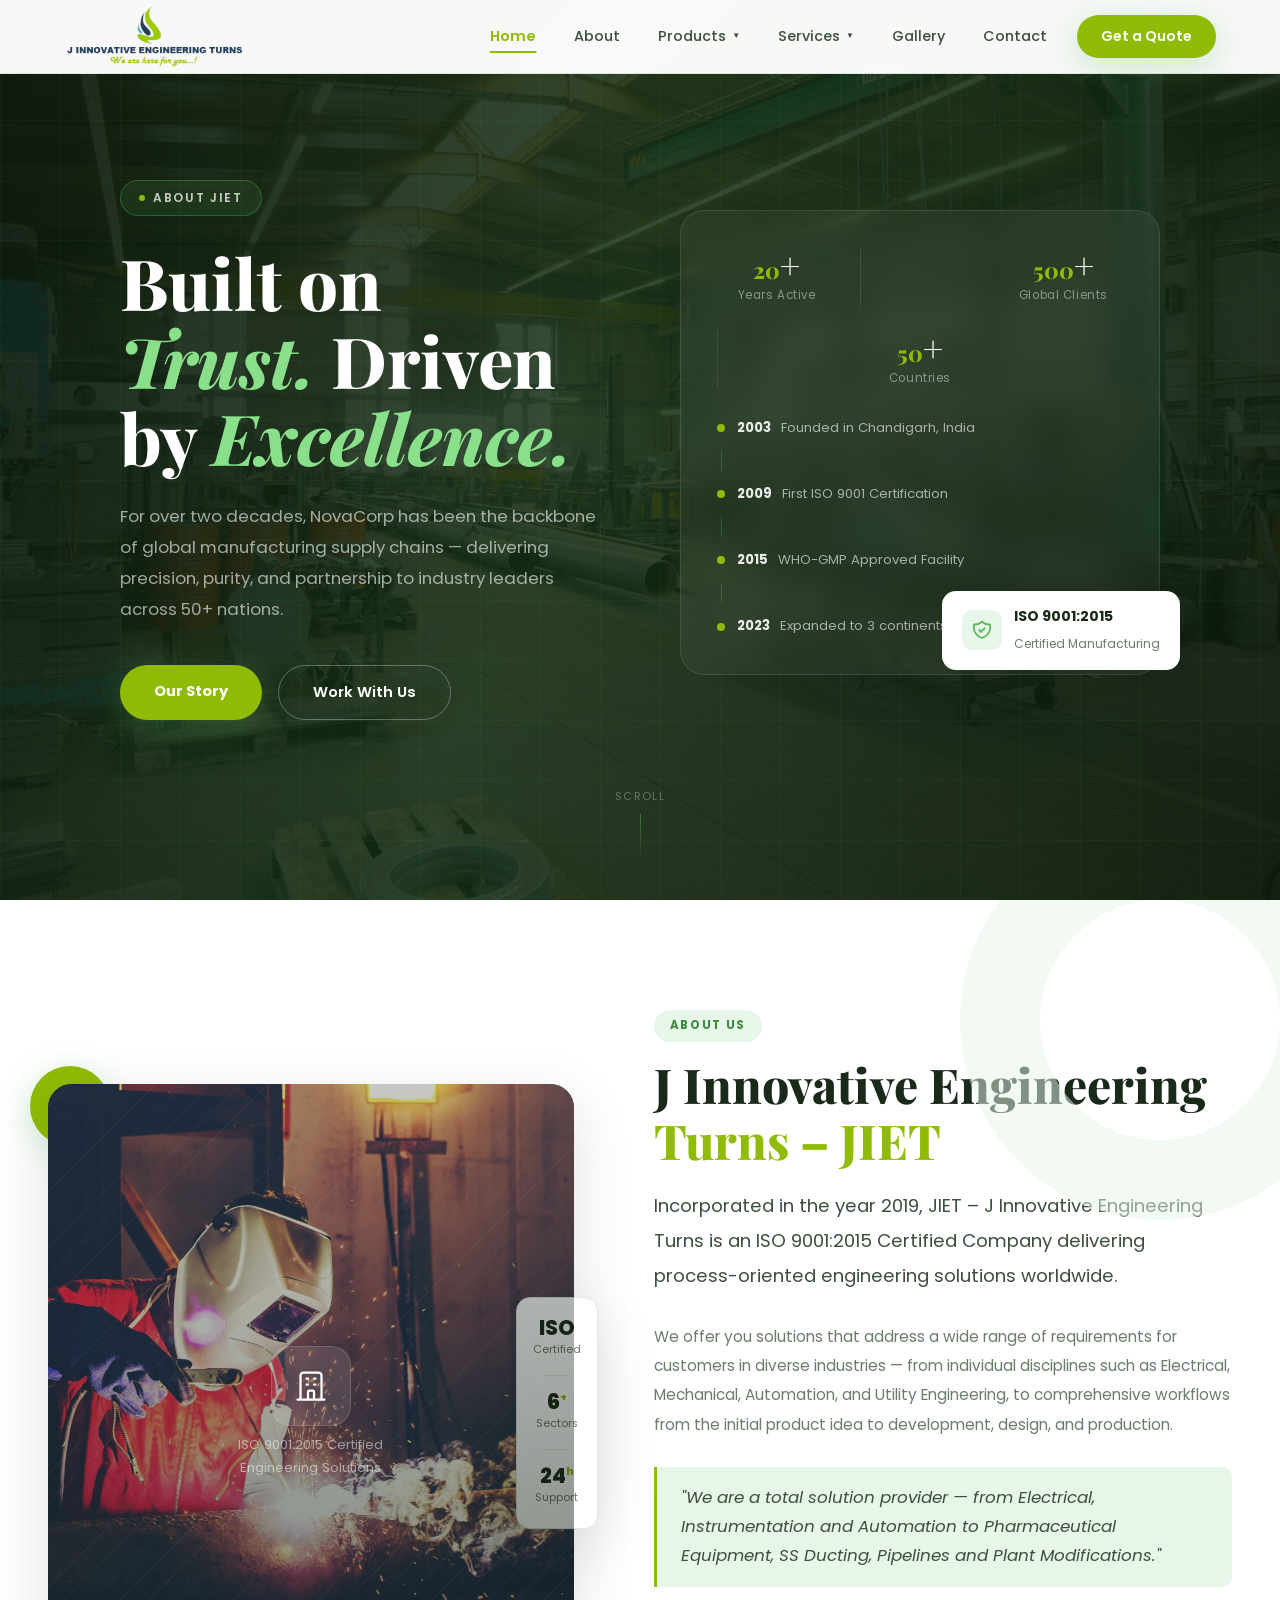
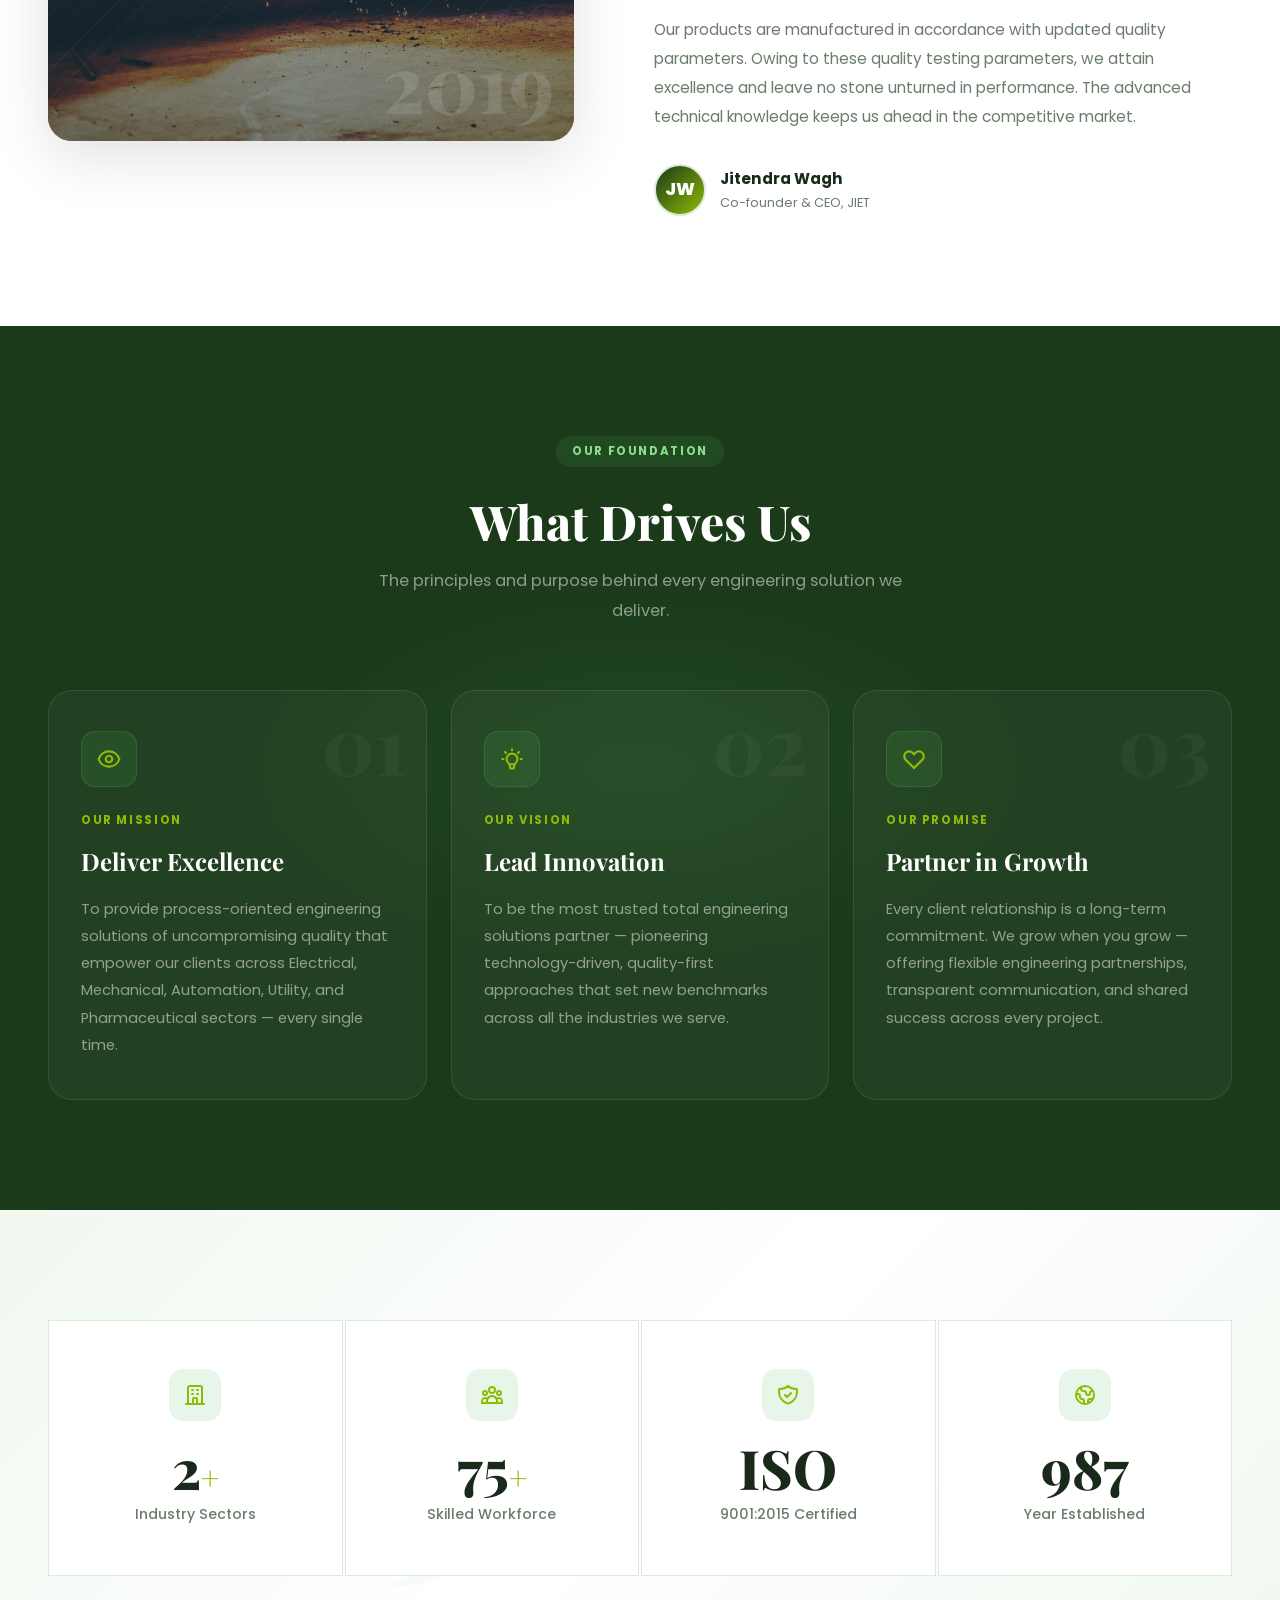
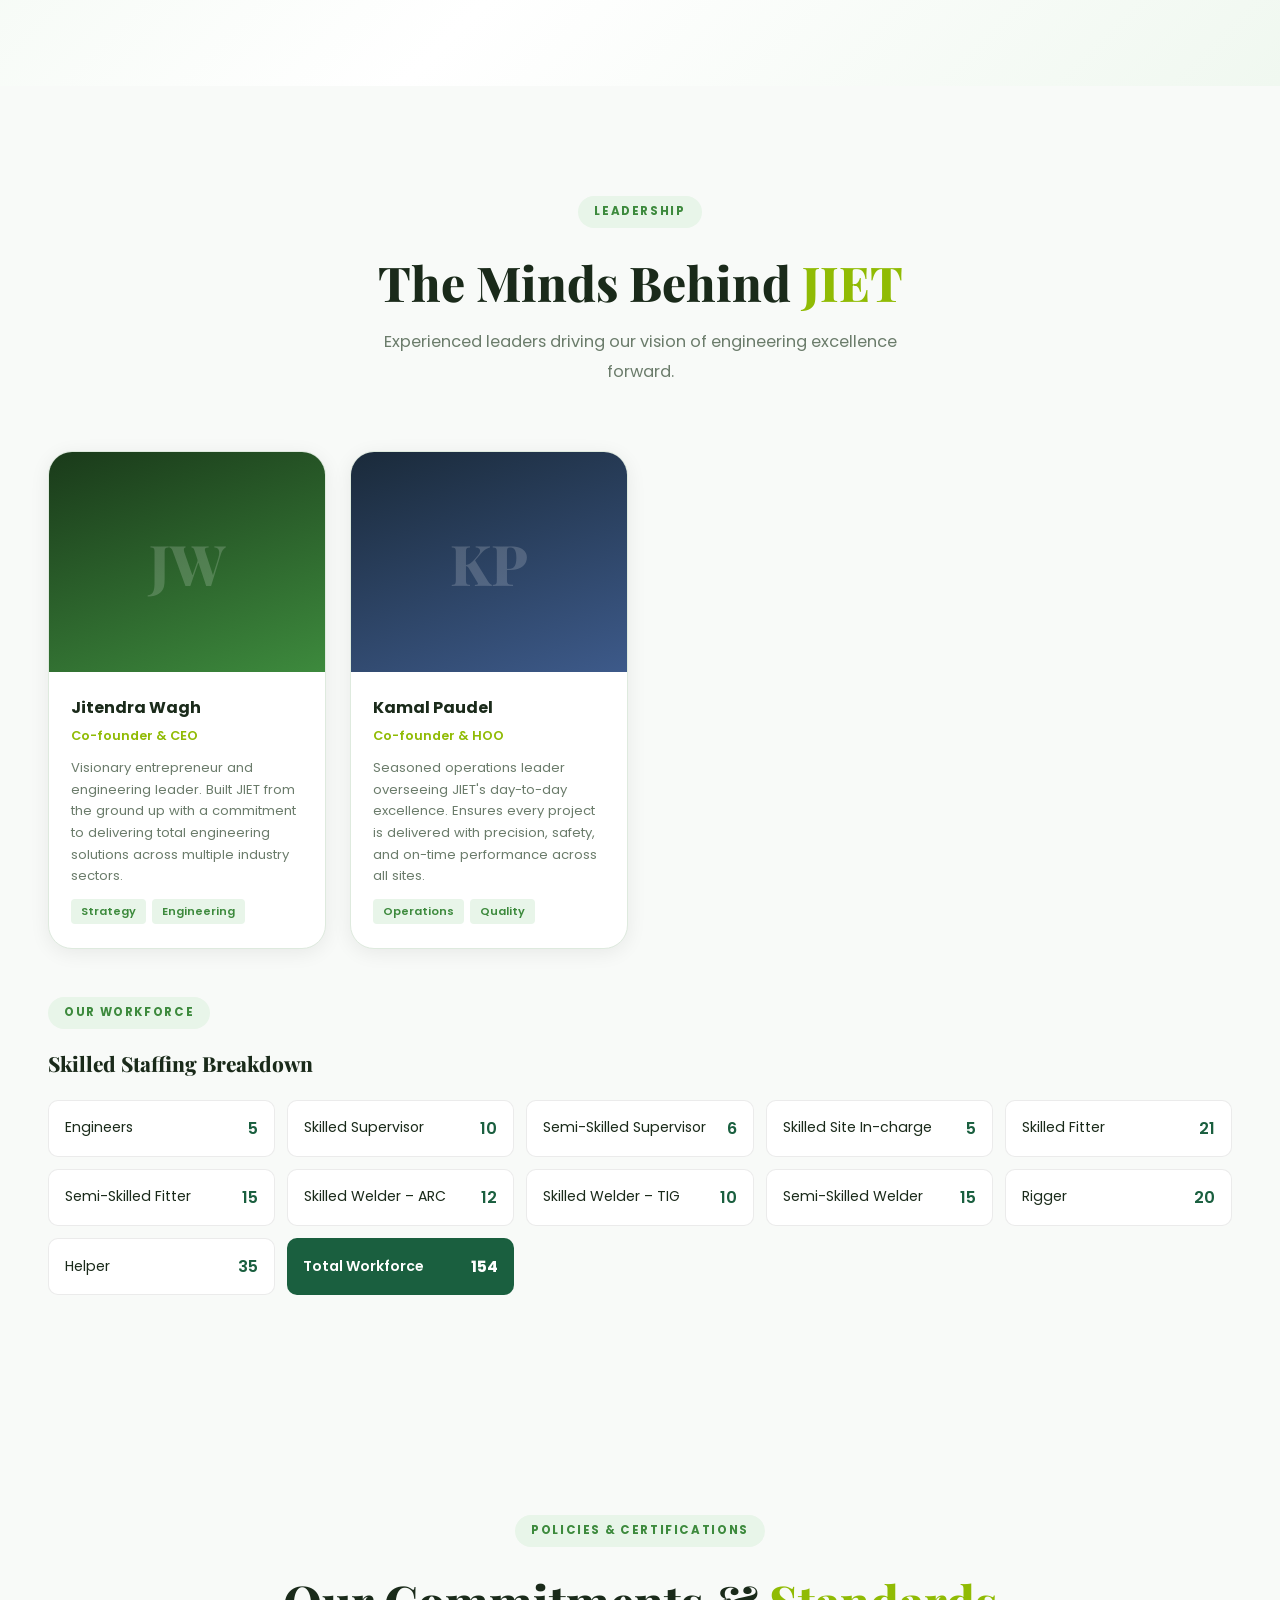
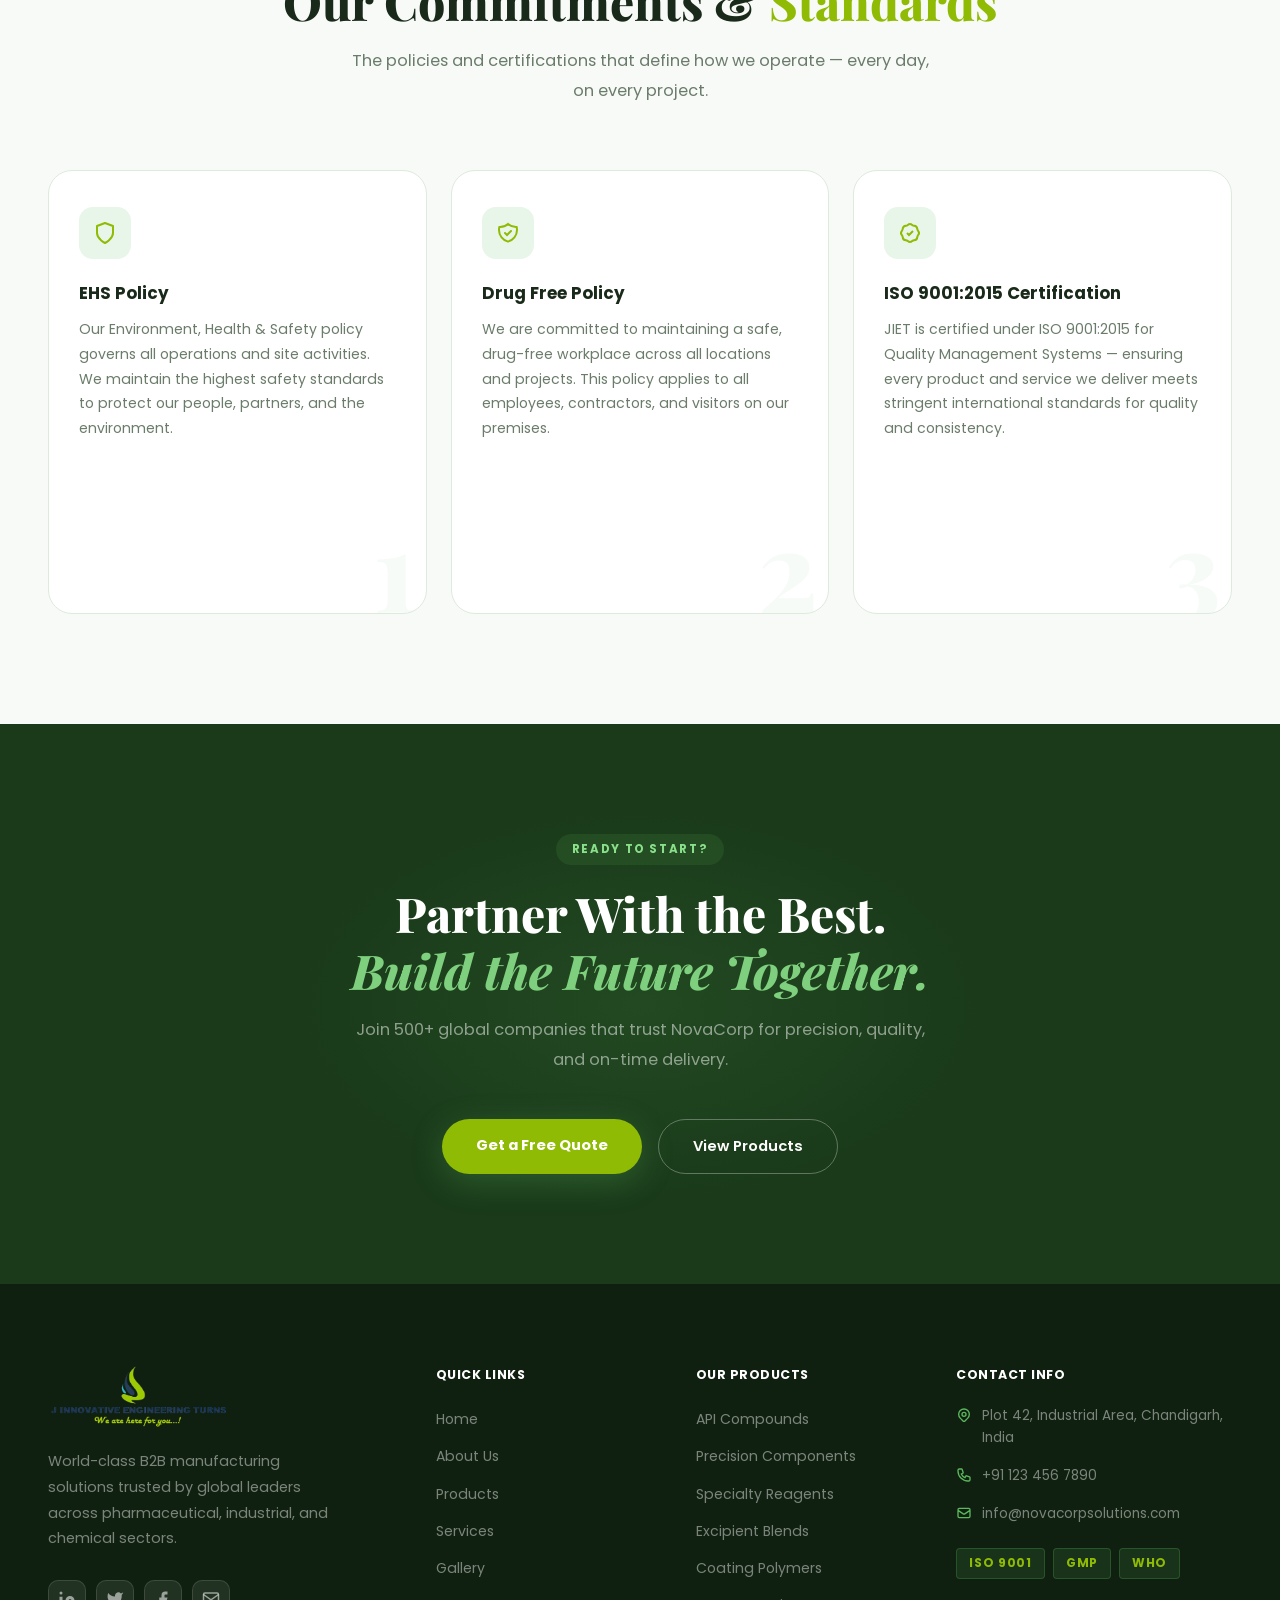
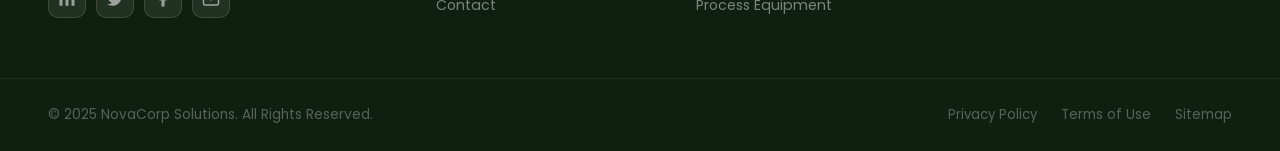
==== about.html @ 82145215 "first commit" ====
<!DOCTYPE html>
<html lang="en">
<head>
  <meta charset="UTF-8" />
  <meta name="viewport" content="width=device-width, initial-scale=1.0" />
  <title>About Us — jiet</title>
  <link rel="stylesheet" href="style.css" />
  <link rel="preconnect" href="https://fonts.googleapis.com" />
  <link href="https://fonts.googleapis.com/css2?family=Poppins:wght@300;400;500;600;700;800&family=Playfair+Display:ital,wght@0,700;0,800;1,700&display=swap" rel="stylesheet" />
  <style>

    /* ── Custom Cursor ── */
    .cursor {
      position: fixed;
      width: 12px; height: 12px;
      background: #5cb85c;
      border-radius: 50%;
      pointer-events: none;
      z-index: 99999;
      transform: translate(-50%, -50%);
      transition: width 0.2s, height 0.2s, opacity 0.2s;
      mix-blend-mode: multiply;
    }
    .cursor-ring {
      position: fixed;
      width: 38px; height: 38px;
      border: 1.5px solid rgba(92,184,92,0.5);
      border-radius: 50%;
      pointer-events: none;
      z-index: 99998;
      transform: translate(-50%, -50%);
      transition: transform 0.12s linear, width 0.25s, height 0.25s, border-color 0.25s;
    }
    .cursor.hovered { width: 20px; height: 20px; opacity: 0.6; }
    .cursor-ring.hovered { width: 56px; height: 56px; border-color: #5cb85c; }

    /* ── CSS Variables ── */
    :root {
      --green:#90bb04;
      --green-dark: #3d8a3d;
      --green-deep: #1a3a1a;
      --green-light: #e8f5e9;
      --green-glow: rgba(92,184,92,0.18);
      --white: #ffffff;
      --off-white: #f8faf8;
      --text: #1a2a1a;
      --text-mid: #3d4f3d;
      --text-muted: #6b7c6b;
      --border: #deeade;
      --shadow: 0 4px 20px rgba(0,0,0,0.07);
      --shadow-lg: 0 16px 60px rgba(0,0,0,0.12);
      --shadow-green: 0 8px 32px rgba(92,184,92,0.28);
      --radius: 16px;
      --radius-lg: 24px;
    }

    /* ── Navbar ── */

    /* ── Page Hero ── */
    
  </style>
</head>
<body>

  <!-- Custom Cursor -->
  <div class="cursor" id="cursor"></div>
  <div class="cursor-ring" id="cursorRing"></div>

  <!-- ═══════ NAVBAR ═══════ -->
 <nav class="navbar" id="navbar">
    <div class="nav-container" >
      <a href="/" class="nav-logo">
     
        <span class="logo-text" style="padding: 9%;"><img src="jietlogo.png" alt="jiet Logo" width="250"></span>
      </a>
      <ul class="nav-links" id="navLinks">
        <li><a href="/home.html" class="nav-link active">Home</a></li>
        <li><a href="/about.html" class="nav-link">About</a></li>
        <li class="nav-dropdown">
          <a href="/products.html" class="nav-link dropdown-toggle">Products</a>
          <div class="dropdown-menu">
            <a href="#products" class="dropdown-item">Pharma Products</a>
            <a href="#products" class="dropdown-item">Industrial Components</a>
            <a href="#products" class="dropdown-item">Chemical Reagents</a>
            <a href="#products" class="dropdown-item">Specialty Blends</a>
          </div>
        </li>
        <li class="nav-dropdown">
          <a href="services.html" class="nav-link dropdown-toggle">Services</a>
          <div class="dropdown-menu">
            <a href="services.html" class="dropdown-item">All Services</a>
            <a href="service-ss-ms-fabrication.html" class="dropdown-item">SS &amp; MS Fabrication</a>
            <a href="service-fabrication-erection-equipment.html" class="dropdown-item">Fabrication &amp; Erection of Equipment</a>
            <a href="service-fabrication-erection-pipelines.html" class="dropdown-item">Fabrication and Erection of Pipelines</a>
            <a href="service-fabrication-erection-structures.html" class="dropdown-item">Fabrication &amp; Erection of Structures</a>
            <a href="service-industrial-painting-epoxy.html" class="dropdown-item">Industrial Painting &amp; Epoxy Services</a>
            <a href="service-hot-cold-insulations.html" class="dropdown-item">Hot &amp; Cold Insulations</a>
            <a href="service-amc-chemical-pharma.html" class="dropdown-item">AMC Services of Chemical and Pharmaceutical Plants</a>
          </div>
        </li>
        <li><a href="gallery.html" class="nav-link">Gallery</a></li>
        <li><a href="#contact" class="nav-link">Contact</a></li>
        <li><a href="#contact" class="nav-cta">Get a Quote</a></li>
      </ul>
      <button class="hamburger" id="hamburger" aria-label="Toggle Menu">
        <span></span><span></span><span></span>
      </button>
    </div>
  </nav>
  <!-- ═══════ PAGE HERO ═══════ -->
  <section class="page-hero" id="top">
    <img class="about-hero-bg-img" src="about-1.jpeg" alt="Industrial engineering facility background" fetchpriority="high" decoding="async"/>
    <div class="hero-noise"></div>
    <div class="hero-grid-lines"></div>
    <div class="hero-orb-1"></div>
    <div class="hero-orb-2"></div>

    <div class="hero-content-wrap">
      <div class="hero-left">
        <div class="page-label">About jiet</div>
        <h1 class="page-hero-title">
          Built on<br/>
          <em>Trust.</em> Driven<br/>
          by <em>Excellence.</em>
        </h1>
        <p class="page-hero-desc">
          For over two decades, NovaCorp has been the backbone of global manufacturing supply chains — delivering precision, purity, and partnership to industry leaders across 50+ nations.
        </p>
        <div class="hero-actions">
          <a href="#story" class="btn-prim">Our Story</a>
          <a href="index.html#contact" class="btn-ghost">Work With Us</a>
        </div>
      </div>

      <div class="hero-right">
        <div class="hero-main-card">
          <div class="hero-stat-row">
            <div class="hero-stat">
              <div class="hero-stat-num" data-target="20"><span>20</span>+</div>
              <div class="hero-stat-label">Years Active</div>
            </div>
            <div class="hero-stat-divider"></div>
            <div class="hero-stat">
              <div class="hero-stat-num"><span>500</span>+</div>
              <div class="hero-stat-label">Global Clients</div>
            </div>
            <div class="hero-stat-divider"></div>
            <div class="hero-stat">
              <div class="hero-stat-num"><span>50</span>+</div>
              <div class="hero-stat-label">Countries</div>
            </div>
          </div>
          <div class="hero-timeline-mini">
            <div class="htl-item"><div class="htl-dot"></div><div class="htl-text"><span class="htl-year">2003</span> Founded in Chandigarh, India</div></div>
            <div class="htl-line-v" style="margin-left:3.5px"></div>
            <div class="htl-item"><div class="htl-dot"></div><div class="htl-text"><span class="htl-year">2009</span> First ISO 9001 Certification</div></div>
            <div class="htl-line-v" style="margin-left:3.5px"></div>
            <div class="htl-item"><div class="htl-dot"></div><div class="htl-text"><span class="htl-year">2015</span> WHO-GMP Approved Facility</div></div>
            <div class="htl-line-v" style="margin-left:3.5px"></div>
            <div class="htl-item"><div class="htl-dot"></div><div class="htl-text"><span class="htl-year">2023</span> Expanded to 3 continents</div></div>
          </div>
        </div>
        <div class="cert-float">
          <div class="cert-icon">
            <svg width="22" height="22" viewBox="0 0 24 24" fill="none"><path d="M9 12l2 2 4-4m5.618-4.016A11.955 11.955 0 0112 2.944a11.955 11.955 0 01-8.618 3.04A12.02 12.02 0 003 9c0 5.591 3.824 10.29 9 11.622 5.176-1.332 9-6.03 9-11.622 0-1.042-.133-2.052-.382-3.016z" stroke="#5cb85c" stroke-width="2" stroke-linecap="round"/></svg>
          </div>
          <div>
            <strong>ISO 9001:2015</strong>
            <span>Certified Manufacturing</span>
          </div>
        </div>
      </div>
    </div>

    <div class="scroll-cue">
      <span>Scroll</span>
      <div class="scroll-cue-bar"></div>
    </div>
  </section>

  <!-- ═══════ OUR STORY ═══════ -->
  <!-- ═══════ ABOUT US - STORY SECTION ═══════ -->
<section class="story-bg section" id="story">
  <div class="story-deco"></div>
  <div class="container">
    <div class="story-grid">
      <div class="story-visual reveal left">
        <div class="story-corner-badge">
          <span class="b-num">5</span>
          <span class="b-txt">YEARS</span>
        </div>
        <div class="story-frame">
          <img class="story-frame-image" src="about-2.jpeg" alt="Welding and fabrication work" loading="lazy" decoding="async"/>
          <div class="story-frame-pattern"></div>
          <div class="story-frame-content">
            <div class="story-frame-icon">
              <svg width="36" height="36" viewBox="0 0 24 24" fill="none"><path d="M19 21V5a2 2 0 00-2-2H7a2 2 0 00-2 2v16m14 0h2m-2 0h-5m-9 0H3m2 0h5M9 7h1m-1 4h1m4-4h1m-1 4h1m-5 10v-5a1 1 0 011-1h2a1 1 0 011 1v5m-4 0h4" stroke="white" stroke-width="1.5" stroke-linecap="round"/></svg>
            </div>
            <p style="font-size:0.82rem;color:rgba(255,255,255,0.5);text-align:center;padding:0 24px">ISO 9001:2015 Certified<br/>Engineering Solutions</p>
            <div class="big-year">2019</div>
          </div>
        </div>
        <div class="story-side-strip">
          <div class="strip-item">
            <div class="strip-num">ISO</div>
            <div class="strip-lbl">Certified</div>
          </div>
          <div class="strip-sep"></div>
          <div class="strip-item">
            <div class="strip-num">6<sup>+</sup></div>
            <div class="strip-lbl">Sectors</div>
          </div>
          <div class="strip-sep"></div>
          <div class="strip-item">
            <div class="strip-num">24<sup>h</sup></div>
            <div class="strip-lbl">Support</div>
          </div>
        </div>
      </div>
      <div class="story-text reveal right">
        <span class="section-tag">About Us</span>
        <h2 class="section-title">J Innovative Engineering<br/><span class="accent">Turns – JIET</span></h2>
        <p class="story-intro">
          Incorporated in the year 2019, JIET – J Innovative Engineering Turns is an ISO 9001:2015 Certified Company delivering process-oriented engineering solutions worldwide.
        </p>
        <p class="story-body">
          We offer you solutions that address a wide range of requirements for customers in diverse industries — from individual disciplines such as Electrical, Mechanical, Automation, and Utility Engineering, to comprehensive workflows from the initial product idea to development, design, and production.
        </p>
        <blockquote class="story-highlight">
          "We are a total solution provider — from Electrical, Instrumentation and Automation to Pharmaceutical Equipment, SS Ducting, Pipelines and Plant Modifications."
        </blockquote>
        <p class="story-body">
          Our products are manufactured in accordance with updated quality parameters. Owing to these quality testing parameters, we attain excellence and leave no stone unturned in performance. The advanced technical knowledge keeps us ahead in the competitive market.
        </p>
        <div class="story-signature">
          <div class="sig-avatar">JW</div>
          <div>
            <div class="sig-name">Jitendra Wagh</div>
            <div class="sig-title">Co-founder &amp; CEO, JIET</div>
          </div>
        </div>
      </div>
    </div>
  </div>
</section>

<!-- ═══════ MISSION / VISION / VALUES ═══════ -->
<section class="mvv-section section">
  <div class="mvv-glow"></div>
  <div class="container">
    <div class="mvv-header reveal">
      <span class="section-tag" style="background:rgba(92,184,92,0.12);color:#8ae08a;">Our Foundation</span>
      <h2 class="section-title" style="color:white;margin-top:12px;">What Drives Us</h2>
      <p class="section-desc" style="margin:14px auto 0;">The principles and purpose behind every engineering solution we deliver.</p>
    </div>
    <div class="mvv-grid">
      <div class="mvv-card reveal reveal-d1">
        <div class="mvv-number">01</div>
        <div class="mvv-icon">
          <svg width="26" height="26" viewBox="0 0 24 24" fill="none"><path d="M15 12a3 3 0 11-6 0 3 3 0 016 0z" stroke="currentColor" stroke-width="2"/><path d="M2.458 12C3.732 7.943 7.523 5 12 5c4.478 0 8.268 2.943 9.542 7-1.274 4.057-5.064 7-9.542 7-4.477 0-8.268-2.943-9.542-7z" stroke="currentColor" stroke-width="2"/></svg>
        </div>
        <div class="mvv-label">Our Mission</div>
        <h3>Deliver Excellence</h3>
        <p>To provide process-oriented engineering solutions of uncompromising quality that empower our clients across Electrical, Mechanical, Automation, Utility, and Pharmaceutical sectors — every single time.</p>
      </div>
      <div class="mvv-card reveal reveal-d2">
        <div class="mvv-number">02</div>
        <div class="mvv-icon">
          <svg width="26" height="26" viewBox="0 0 24 24" fill="none"><path d="M9.663 17h4.673M12 3v1m6.364 1.636l-.707.707M21 12h-1M4 12H3m3.343-5.657l-.707-.707m2.828 9.9a5 5 0 117.072 0l-.548.547A3.374 3.374 0 0014 18.469V19a2 2 0 11-4 0v-.531c0-.895-.356-1.754-.988-2.386l-.548-.547z" stroke="currentColor" stroke-width="2" stroke-linecap="round"/></svg>
        </div>
        <div class="mvv-label">Our Vision</div>
        <h3>Lead Innovation</h3>
        <p>To be the most trusted total engineering solutions partner — pioneering technology-driven, quality-first approaches that set new benchmarks across all the industries we serve.</p>
      </div>
      <div class="mvv-card reveal reveal-d3">
        <div class="mvv-number">03</div>
        <div class="mvv-icon">
          <svg width="26" height="26" viewBox="0 0 24 24" fill="none"><path d="M4.318 6.318a4.5 4.5 0 000 6.364L12 20.364l7.682-7.682a4.5 4.5 0 00-6.364-6.364L12 7.636l-1.318-1.318a4.5 4.5 0 00-6.364 0z" stroke="currentColor" stroke-width="2" stroke-linecap="round"/></svg>
        </div>
        <div class="mvv-label">Our Promise</div>
        <h3>Partner in Growth</h3>
        <p>Every client relationship is a long-term commitment. We grow when you grow — offering flexible engineering partnerships, transparent communication, and shared success across every project.</p>
      </div>
    </div>
  </div>
</section>

<!-- ═══════ STATS ═══════ -->
<section class="stats-section section">
  <div class="stats-bg-text">JIET</div>
  <div class="container">
    <div class="stats-grid">
      <div class="stat-block reveal reveal-d1">
        <div class="stat-icon">
          <svg width="24" height="24" viewBox="0 0 24 24" fill="none"><path d="M19 21V5a2 2 0 00-2-2H7a2 2 0 00-2 2v16m14 0h2m-2 0h-5m-9 0H3m2 0h5M9 7h1m-1 4h1m4-4h1m-1 4h1m-5 10v-5a1 1 0 011-1h2a1 1 0 011 1v5m-4 0h4" stroke="currentColor" stroke-width="2" stroke-linecap="round"/></svg>
        </div>
        <div class="stat-big"><span class="counter" data-target="6">0</span><span class="unit">+</span></div>
        <div class="stat-label-sm">Industry Sectors</div>
      </div>
      <div class="stat-block reveal reveal-d2">
        <div class="stat-icon">
          <svg width="24" height="24" viewBox="0 0 24 24" fill="none"><path d="M17 20h5v-2a3 3 0 00-5.356-1.857M17 20H7m10 0v-2c0-.656-.126-1.283-.356-1.857M7 20H2v-2a3 3 0 015.356-1.857M7 20v-2c0-.656.126-1.283.356-1.857m0 0a5.002 5.002 0 019.288 0M15 7a3 3 0 11-6 0 3 3 0 016 0zm6 3a2 2 0 11-4 0 2 2 0 014 0zM7 10a2 2 0 11-4 0 2 2 0 014 0z" stroke="currentColor" stroke-width="2" stroke-linecap="round"/></svg>
        </div>
        <div class="stat-big"><span class="counter" data-target="154">0</span><span class="unit">+</span></div>
        <div class="stat-label-sm">Skilled Workforce</div>
      </div>
      <div class="stat-block reveal reveal-d3">
        <div class="stat-icon">
          <svg width="24" height="24" viewBox="0 0 24 24" fill="none"><path d="M9 12l2 2 4-4m5.618-4.016A11.955 11.955 0 0112 2.944a11.955 11.955 0 01-8.618 3.04A12.02 12.02 0 003 9c0 5.591 3.824 10.29 9 11.622 5.176-1.332 9-6.03 9-11.622 0-1.042-.133-2.052-.382-3.016z" stroke="currentColor" stroke-width="2" stroke-linecap="round"/></svg>
        </div>
        <div class="stat-big">ISO</div>
        <div class="stat-label-sm">9001:2015 Certified</div>
      </div>
      <div class="stat-block reveal reveal-d4">
        <div class="stat-icon">
          <svg width="24" height="24" viewBox="0 0 24 24" fill="none"><path d="M3.055 11H5a2 2 0 012 2v1a2 2 0 002 2 2 2 0 012 2v2.945M8 3.935V5.5A2.5 2.5 0 0010.5 8h.5a2 2 0 012 2 2 2 0 104 0 2 2 0 012-2h1.064M15 20.488V18a2 2 0 012-2h3.064M21 12a9 9 0 11-18 0 9 9 0 0118 0z" stroke="currentColor" stroke-width="2" stroke-linecap="round"/></svg>
        </div>
        <div class="stat-big"><span class="counter" data-target="2019">0</span></div>
        <div class="stat-label-sm">Year Established</div>
      </div>
    </div>
  </div>
</section>

<!-- ═══════ LEADERSHIP TEAM ═══════ -->
<section class="team-section section">
  <div class="container">
    <div class="team-header reveal">
      <span class="section-tag">Leadership</span>
      <h2 class="section-title" style="margin-top:12px;">The Minds Behind <span class="accent">JIET</span></h2>
      <p class="section-desc" style="margin:14px auto 0;">Experienced leaders driving our vision of engineering excellence forward.</p>
    </div>
    <div class="team-grid">

      <!-- Co-founder & CEO -->
      <div class="team-card reveal reveal-d1">
        <div class="team-img">
          <div class="team-img-bg t1"></div>
          <!-- Replace the line below with: <img src="jitendra-wagh.jpg" alt="Jitendra Wagh" style="width:100%;height:100%;object-fit:cover;border-radius:inherit;"> -->
          <div class="team-img-initial">JW</div>
          <div class="team-connect-overlay">
            <a href="#" class="tc-icon" aria-label="LinkedIn">
              <svg width="16" height="16" viewBox="0 0 24 24" fill="currentColor"><path d="M16 8a6 6 0 016 6v7h-4v-7a2 2 0 00-2-2 2 2 0 00-2 2v7h-4v-7a6 6 0 016-6zM2 9h4v12H2z"/><circle cx="4" cy="4" r="2"/></svg>
            </a>
            <a href="#" class="tc-icon" aria-label="Email">
              <svg width="16" height="16" viewBox="0 0 24 24" fill="none" stroke="currentColor" stroke-width="2"><path d="M4 4h16c1.1 0 2 .9 2 2v12c0 1.1-.9 2-2 2H4c-1.1 0-2-.9-2-2V6c0-1.1.9-2 2-2z"/><polyline points="22,6 12,13 2,6"/></svg>
            </a>
          </div>
        </div>
        <div class="team-info">
          <div class="team-name">Jitendra Wagh</div>
          <div class="team-role">Co-founder &amp; CEO</div>
          <div class="team-bio">Visionary entrepreneur and engineering leader. Built JIET from the ground up with a commitment to delivering total engineering solutions across multiple industry sectors.</div>
          <div class="team-tag-row">
            <span class="team-tag">Strategy</span>
            <span class="team-tag">Engineering</span>
          </div>
        </div>
      </div>

      <!-- Co-founder & HOO -->
      <div class="team-card reveal reveal-d2">
        <div class="team-img">
          <div class="team-img-bg t2"></div>
          <!-- Replace the line below with: <img src="kamal-paudel.jpg" alt="Kamal Paudel" style="width:100%;height:100%;object-fit:cover;border-radius:inherit;"> -->
          <div class="team-img-initial">KP</div>
          <div class="team-connect-overlay">
            <a href="#" class="tc-icon">
              <svg width="16" height="16" viewBox="0 0 24 24" fill="currentColor"><path d="M16 8a6 6 0 016 6v7h-4v-7a2 2 0 00-2-2 2 2 0 00-2 2v7h-4v-7a6 6 0 016-6zM2 9h4v12H2z"/><circle cx="4" cy="4" r="2"/></svg>
            </a>
            <a href="#" class="tc-icon">
              <svg width="16" height="16" viewBox="0 0 24 24" fill="none" stroke="currentColor" stroke-width="2"><path d="M4 4h16c1.1 0 2 .9 2 2v12c0 1.1-.9 2-2 2H4c-1.1 0-2-.9-2-2V6c0-1.1.9-2 2-2z"/><polyline points="22,6 12,13 2,6"/></svg>
            </a>
          </div>
        </div>
        <div class="team-info">
          <div class="team-name">Kamal Paudel</div>
          <div class="team-role">Co-founder &amp; HOO</div>
          <div class="team-bio">Seasoned operations leader overseeing JIET's day-to-day excellence. Ensures every project is delivered with precision, safety, and on-time performance across all sites.</div>
          <div class="team-tag-row">
            <span class="team-tag">Operations</span>
            <span class="team-tag">Quality</span>
          </div>
        </div>
      </div>

    </div>

    <!-- ── STAFFING TABLE ── -->
    <div style="margin-top:3rem;">
      <div class="team-header reveal" style="text-align:left;margin-bottom:1.5rem;">
        <span class="section-tag">Our Workforce</span>
        <h3 class="section-title" style="margin-top:8px;font-size:1.3rem;">Skilled Staffing Breakdown</h3>
      </div>
      <div style="display:grid;grid-template-columns:repeat(auto-fit,minmax(200px,1fr));gap:12px;" class="reveal">

        <div style="background:var(--card-bg,#fff);border:1px solid rgba(0,0,0,0.08);border-radius:10px;padding:14px 16px;display:flex;align-items:center;justify-content:space-between;">
          <span style="font-size:0.88rem;color:inherit;">Engineers</span>
          <span style="font-size:1rem;font-weight:600;color:var(--accent-color,#1a5f3f);">5</span>
        </div>
        <div style="background:var(--card-bg,#fff);border:1px solid rgba(0,0,0,0.08);border-radius:10px;padding:14px 16px;display:flex;align-items:center;justify-content:space-between;">
          <span style="font-size:0.88rem;color:inherit;">Skilled Supervisor</span>
          <span style="font-size:1rem;font-weight:600;color:var(--accent-color,#1a5f3f);">10</span>
        </div>
        <div style="background:var(--card-bg,#fff);border:1px solid rgba(0,0,0,0.08);border-radius:10px;padding:14px 16px;display:flex;align-items:center;justify-content:space-between;">
          <span style="font-size:0.88rem;color:inherit;">Semi-Skilled Supervisor</span>
          <span style="font-size:1rem;font-weight:600;color:var(--accent-color,#1a5f3f);">6</span>
        </div>
        <div style="background:var(--card-bg,#fff);border:1px solid rgba(0,0,0,0.08);border-radius:10px;padding:14px 16px;display:flex;align-items:center;justify-content:space-between;">
          <span style="font-size:0.88rem;color:inherit;">Skilled Site In-charge</span>
          <span style="font-size:1rem;font-weight:600;color:var(--accent-color,#1a5f3f);">5</span>
        </div>
        <div style="background:var(--card-bg,#fff);border:1px solid rgba(0,0,0,0.08);border-radius:10px;padding:14px 16px;display:flex;align-items:center;justify-content:space-between;">
          <span style="font-size:0.88rem;color:inherit;">Skilled Fitter</span>
          <span style="font-size:1rem;font-weight:600;color:var(--accent-color,#1a5f3f);">21</span>
        </div>
        <div style="background:var(--card-bg,#fff);border:1px solid rgba(0,0,0,0.08);border-radius:10px;padding:14px 16px;display:flex;align-items:center;justify-content:space-between;">
          <span style="font-size:0.88rem;color:inherit;">Semi-Skilled Fitter</span>
          <span style="font-size:1rem;font-weight:600;color:var(--accent-color,#1a5f3f);">15</span>
        </div>
        <div style="background:var(--card-bg,#fff);border:1px solid rgba(0,0,0,0.08);border-radius:10px;padding:14px 16px;display:flex;align-items:center;justify-content:space-between;">
          <span style="font-size:0.88rem;color:inherit;">Skilled Welder – ARC</span>
          <span style="font-size:1rem;font-weight:600;color:var(--accent-color,#1a5f3f);">12</span>
        </div>
        <div style="background:var(--card-bg,#fff);border:1px solid rgba(0,0,0,0.08);border-radius:10px;padding:14px 16px;display:flex;align-items:center;justify-content:space-between;">
          <span style="font-size:0.88rem;color:inherit;">Skilled Welder – TIG</span>
          <span style="font-size:1rem;font-weight:600;color:var(--accent-color,#1a5f3f);">10</span>
        </div>
        <div style="background:var(--card-bg,#fff);border:1px solid rgba(0,0,0,0.08);border-radius:10px;padding:14px 16px;display:flex;align-items:center;justify-content:space-between;">
          <span style="font-size:0.88rem;color:inherit;">Semi-Skilled Welder</span>
          <span style="font-size:1rem;font-weight:600;color:var(--accent-color,#1a5f3f);">15</span>
        </div>
        <div style="background:var(--card-bg,#fff);border:1px solid rgba(0,0,0,0.08);border-radius:10px;padding:14px 16px;display:flex;align-items:center;justify-content:space-between;">
          <span style="font-size:0.88rem;color:inherit;">Rigger</span>
          <span style="font-size:1rem;font-weight:600;color:var(--accent-color,#1a5f3f);">20</span>
        </div>
        <div style="background:var(--card-bg,#fff);border:1px solid rgba(0,0,0,0.08);border-radius:10px;padding:14px 16px;display:flex;align-items:center;justify-content:space-between;">
          <span style="font-size:0.88rem;color:inherit;">Helper</span>
          <span style="font-size:1rem;font-weight:600;color:var(--accent-color,#1a5f3f);">35</span>
        </div>
        <div style="background:var(--accent-color,#1a5f3f);border-radius:10px;padding:14px 16px;display:flex;align-items:center;justify-content:space-between;">
          <span style="font-size:0.88rem;color:#fff;font-weight:600;">Total Workforce</span>
          <span style="font-size:1rem;font-weight:700;color:#fff;">154</span>
        </div>

      </div>
    </div>
  </div>
</section>

<!-- ═══════ POLICIES & CERTIFICATIONS ═══════ -->
<section class="values-section section">
  <div class="container">
    <div class="values-header reveal">
      <span class="section-tag">Policies &amp; Certifications</span>
      <h2 class="section-title" style="margin-top:12px;">Our Commitments &amp; <span class="accent">Standards</span></h2>
      <p class="section-desc" style="margin:14px auto 0;">The policies and certifications that define how we operate — every day, on every project.</p>
    </div>
    <div class="values-grid">

      <!-- EHS Policy -->
      <div class="value-card reveal reveal-d1" data-num="1">
        <div class="value-icon">
          <svg width="24" height="24" viewBox="0 0 24 24" fill="none"><path d="M12 22s8-4 8-10V5l-8-3-8 3v7c0 6 8 10 8 10z" stroke="currentColor" stroke-width="2" stroke-linecap="round" stroke-linejoin="round"/></svg>
        </div>
        <h3>EHS Policy</h3>
        <p>Our Environment, Health &amp; Safety policy governs all operations and site activities. We maintain the highest safety standards to protect our people, partners, and the environment.</p>
        <!-- Certificate Image: Replace src with your actual EHS certificate image path -->
        <div style="margin-top:16px;width:100%;height:120px;border:2px dashed rgba(255,255,255,0.15);border-radius:8px;display:flex;flex-direction:column;align-items:center;justify-content:center;gap:6px;cursor:pointer;">
          <svg width="28" height="28" viewBox="0 0 24 24" fill="none"><path d="M4 16l4.586-4.586a2 2 0 012.828 0L16 16m-2-2l1.586-1.586a2 2 0 012.828 0L20 14m-6-6h.01M6 20h12a2 2 0 002-2V6a2 2 0 00-2-2H6a2 2 0 00-2 2v12a2 2 0 002 2z" stroke="rgba(255,255,255,0.4)" stroke-width="1.5" stroke-linecap="round"/></svg>
          <span style="font-size:0.75rem;color:rgba(255,255,255,0.35);">Attach EHS Certificate Image</span>
          <!-- To add image: <img src="ehs-certificate.jpg" alt="EHS Policy Certificate" style="width:100%;height:100%;object-fit:contain;border-radius:6px;"> -->
        </div>
      </div>

      <!-- Drug Free Policy -->
      <div class="value-card reveal reveal-d2" data-num="2">
        <div class="value-icon">
          <svg width="24" height="24" viewBox="0 0 24 24" fill="none"><path d="M9 12l2 2 4-4m5.618-4.016A11.955 11.955 0 0112 2.944a11.955 11.955 0 01-8.618 3.04A12.02 12.02 0 003 9c0 5.591 3.824 10.29 9 11.622 5.176-1.332 9-6.03 9-11.622 0-1.042-.133-2.052-.382-3.016z" stroke="currentColor" stroke-width="2" stroke-linecap="round"/></svg>
        </div>
        <h3>Drug Free Policy</h3>
        <p>We are committed to maintaining a safe, drug-free workplace across all locations and projects. This policy applies to all employees, contractors, and visitors on our premises.</p>
        <!-- Certificate Image: Replace src with your actual Drug Free Policy image path -->
        <div style="margin-top:16px;width:100%;height:120px;border:2px dashed rgba(255,255,255,0.15);border-radius:8px;display:flex;flex-direction:column;align-items:center;justify-content:center;gap:6px;cursor:pointer;">
          <svg width="28" height="28" viewBox="0 0 24 24" fill="none"><path d="M4 16l4.586-4.586a2 2 0 012.828 0L16 16m-2-2l1.586-1.586a2 2 0 012.828 0L20 14m-6-6h.01M6 20h12a2 2 0 002-2V6a2 2 0 00-2-2H6a2 2 0 00-2 2v12a2 2 0 002 2z" stroke="rgba(255,255,255,0.4)" stroke-width="1.5" stroke-linecap="round"/></svg>
          <span style="font-size:0.75rem;color:rgba(255,255,255,0.35);">Attach Drug Free Policy Document</span>
          <!-- To add image: <img src="drug-free-policy.jpg" alt="Drug Free Policy" style="width:100%;height:100%;object-fit:contain;border-radius:6px;"> -->
        </div>
      </div>

      <!-- ISO Certification -->
      <div class="value-card reveal reveal-d3" data-num="3">
        <div class="value-icon">
          <svg width="24" height="24" viewBox="0 0 24 24" fill="none"><path d="M9 12l2 2 4-4M7.835 4.697a3.42 3.42 0 001.946-.806 3.42 3.42 0 014.438 0 3.42 3.42 0 001.946.806 3.42 3.42 0 013.138 3.138 3.42 3.42 0 00.806 1.946 3.42 3.42 0 010 4.438 3.42 3.42 0 00-.806 1.946 3.42 3.42 0 01-3.138 3.138 3.42 3.42 0 00-1.946.806 3.42 3.42 0 01-4.438 0 3.42 3.42 0 00-1.946-.806 3.42 3.42 0 01-3.138-3.138 3.42 3.42 0 00-.806-1.946 3.42 3.42 0 010-4.438 3.42 3.42 0 00.806-1.946 3.42 3.42 0 013.138-3.138z" stroke="currentColor" stroke-width="2"/></svg>
        </div>
        <h3>ISO 9001:2015 Certification</h3>
        <p>JIET is certified under ISO 9001:2015 for Quality Management Systems — ensuring every product and service we deliver meets stringent international standards for quality and consistency.</p>
        <!-- Certificate Image: Replace src with your actual ISO certificate image path -->
        <div style="margin-top:16px;width:100%;height:120px;border:2px dashed rgba(255,255,255,0.15);border-radius:8px;display:flex;flex-direction:column;align-items:center;justify-content:center;gap:6px;cursor:pointer;">
          <svg width="28" height="28" viewBox="0 0 24 24" fill="none"><path d="M4 16l4.586-4.586a2 2 0 012.828 0L16 16m-2-2l1.586-1.586a2 2 0 012.828 0L20 14m-6-6h.01M6 20h12a2 2 0 002-2V6a2 2 0 00-2-2H6a2 2 0 00-2 2v12a2 2 0 002 2z" stroke="rgba(255,255,255,0.4)" stroke-width="1.5" stroke-linecap="round"/></svg>
          <span style="font-size:0.75rem;color:rgba(255,255,255,0.35);">Attach ISO Certificate Image</span>
          <!-- To add image: <img src="iso-certificate.jpg" alt="ISO 9001:2015 Certificate" style="width:100%;height:100%;object-fit:contain;border-radius:6px;"> -->
        </div>
      </div>

    </div>
  </div>
</section>

  <!-- ═══════ CTA ═══════ -->
  <section class="cta-section">
    <div class="cta-orb"></div>
    <div class="container" style="position:relative;z-index:1;">
      <div class="reveal">
        <span class="section-tag" style="background:rgba(92,184,92,0.12);color:#8ae08a;margin-bottom:20px;">Ready to Start?</span>
        <h2 class="section-title">Partner With the Best.<br/><span style="color:#7ed07e;font-style:italic;">Build the Future Together.</span></h2>
        <p class="section-desc" style="color:rgba(255,255,255,0.5);margin:16px auto 44px;">Join 500+ global companies that trust NovaCorp for precision, quality, and on-time delivery.</p>
        <div class="cta-btns">
          <a href="index.html#contact" class="btn-prim">Get a Free Quote</a>
          <a href="index.html#products" class="btn-ghost">View Products</a>
        </div>
      </div>
    </div>
  </section>

  <!-- ═══════ FOOTER STRIP ═══════ -->
 <footer class="footer">
    <div class="footer-top">
      <div class="container footer-grid">
        <div class="footer-brand">
          <a href="index.html" class="nav-logo footer-logo">
            <span class="logo-text" style="padding: 9%;"><img src="jietlogo.png" alt="jiet Logo" width="250"></span>
          </a>
          <p>World-class B2B manufacturing solutions trusted by global leaders across pharmaceutical, industrial, and chemical sectors.</p>
          <div class="social-links">
            <a href="#" aria-label="LinkedIn" class="social-icon">
              <svg width="18" height="18" viewBox="0 0 24 24" fill="currentColor"><path d="M16 8a6 6 0 016 6v7h-4v-7a2 2 0 00-2-2 2 2 0 00-2 2v7h-4v-7a6 6 0 016-6zM2 9h4v12H2z"/><circle cx="4" cy="4" r="2"/></svg>
            </a>
            <a href="#" aria-label="Twitter" class="social-icon">
              <svg width="18" height="18" viewBox="0 0 24 24" fill="currentColor"><path d="M23 3a10.9 10.9 0 01-3.14 1.53 4.48 4.48 0 00-7.86 3v1A10.66 10.66 0 013 4s-4 9 5 13a11.64 11.64 0 01-7 2c9 5 20 0 20-11.5a4.5 4.5 0 00-.08-.83A7.72 7.72 0 0023 3z"/></svg>
            </a>
            <a href="#" aria-label="Facebook" class="social-icon">
              <svg width="18" height="18" viewBox="0 0 24 24" fill="currentColor"><path d="M18 2h-3a5 5 0 00-5 5v3H7v4h3v8h4v-8h3l1-4h-4V7a1 1 0 011-1h3z"/></svg>
            </a>
            <a href="#" aria-label="Email" class="social-icon">
              <svg width="18" height="18" viewBox="0 0 24 24" fill="none" stroke="currentColor" stroke-width="2"><path d="M4 4h16c1.1 0 2 .9 2 2v12c0 1.1-.9 2-2 2H4c-1.1 0-2-.9-2-2V6c0-1.1.9-2 2-2z"/><polyline points="22,6 12,13 2,6"/></svg>
            </a>
          </div>
        </div>
        <div class="footer-col">
          <h4>Quick Links</h4>
          <ul>
            <li><a href="#home">Home</a></li>
            <li><a href="#about">About Us</a></li>
            <li><a href="products.html">Products</a></li>
            <li><a href="services.html">Services</a></li>
            <li><a href="gallery.html">Gallery</a></li>
            <li><a href="#contact">Contact</a></li>
          </ul>
        </div>
        <div class="footer-col">
          <h4>Our Products</h4>
          <ul>
            <li><a href="#products">API Compounds</a></li>
            <li><a href="#products">Precision Components</a></li>
            <li><a href="#products">Specialty Reagents</a></li>
            <li><a href="#products">Excipient Blends</a></li>
            <li><a href="#products">Coating Polymers</a></li>
            <li><a href="#products">Process Equipment</a></li>
          </ul>
        </div>
        <div class="footer-col">
          <h4>Contact Info</h4>
          <div class="footer-contact-item">
            <svg width="16" height="16" viewBox="0 0 24 24" fill="none"><path d="M17.657 16.657L13.414 20.9a1.998 1.998 0 01-2.827 0l-4.244-4.243a8 8 0 1111.314 0z" stroke="#5cb85c" stroke-width="2"/><path d="M15 11a3 3 0 11-6 0 3 3 0 016 0z" stroke="#5cb85c" stroke-width="2"/></svg>
            <span>Plot 42, Industrial Area, Chandigarh, India</span>
          </div>
          <div class="footer-contact-item">
            <svg width="16" height="16" viewBox="0 0 24 24" fill="none"><path d="M3 5a2 2 0 012-2h3.28a1 1 0 01.948.684l1.498 4.493a1 1 0 01-.502 1.21l-2.257 1.13a11.042 11.042 0 005.516 5.516l1.13-2.257a1 1 0 011.21-.502l4.493 1.498a1 1 0 01.684.949V19a2 2 0 01-2 2h-1C9.716 21 3 14.284 3 6V5z" stroke="#5cb85c" stroke-width="2"/></svg>
            <span>+91 123 456 7890</span>
          </div>
          <div class="footer-contact-item">
            <svg width="16" height="16" viewBox="0 0 24 24" fill="none"><path d="M3 8l7.89 5.26a2 2 0 002.22 0L21 8M5 19h14a2 2 0 002-2V7a2 2 0 00-2-2H5a2 2 0 00-2 2v10a2 2 0 002 2z" stroke="#5cb85c" stroke-width="2" stroke-linecap="round"/></svg>
            <span>info@novacorpsolutions.com</span>
          </div>
          <div class="footer-certifications">
            <span class="cert-badge">ISO 9001</span>
            <span class="cert-badge">GMP</span>
            <span class="cert-badge">WHO</span>
          </div>
        </div>
      </div>
    </div>
    <div class="footer-bottom">
      <div class="container footer-bottom-inner">
        <p>© 2025 NovaCorp Solutions. All Rights Reserved.</p>
        <div class="footer-legal">
          <a href="#">Privacy Policy</a>
          <a href="#">Terms of Use</a>
          <a href="#">Sitemap</a>
        </div>
      </div>
    </div>
  </footer>

  <!-- Back to Top -->
  <button class="back-top" id="backTop" onclick="window.scrollTo({top:0,behavior:'smooth'})">
    <svg width="20" height="20" viewBox="0 0 24 24" fill="none"><path d="M5 15l7-7 7 7" stroke="currentColor" stroke-width="2.5" stroke-linecap="round" stroke-linejoin="round"/></svg>
  </button>

  <script>
    // ── Custom Cursor
    const cursor = document.getElementById('cursor');
    const ring = document.getElementById('cursorRing');
    let mx = 0, my = 0, rx = 0, ry = 0;
    document.addEventListener('mousemove', e => { mx = e.clientX; my = e.clientY; cursor.style.left = mx+'px'; cursor.style.top = my+'px'; });
    (function animRing() { rx += (mx - rx) * 0.14; ry += (my - ry) * 0.14; ring.style.left = rx+'px'; ring.style.top = ry+'px'; requestAnimationFrame(animRing); })();
    document.querySelectorAll('a, button, .mvv-card, .team-card, .tl-card, .value-card, .stat-block').forEach(el => {
      el.addEventListener('mouseenter', () => { cursor.classList.add('hovered'); ring.classList.add('hovered'); });
      el.addEventListener('mouseleave', () => { cursor.classList.remove('hovered'); ring.classList.remove('hovered'); });
    });

    // ── Navbar scroll
    const navbar = document.getElementById('navbar');
    window.addEventListener('scroll', () => {
      navbar.classList.toggle('scrolled', window.scrollY > 40);
      document.getElementById('backTop').classList.toggle('show', window.scrollY > 400);
    });

    // ── Mobile hamburger
    const ham = document.getElementById('hamburger');
    const navLinks = document.getElementById('navLinks');
    ham.addEventListener('click', () => {
      ham.classList.toggle('open');
      navLinks.classList.toggle('open');
    });
    navLinks.querySelectorAll('a').forEach(a => a.addEventListener('click', () => { ham.classList.remove('open'); navLinks.classList.remove('open'); }));

    // ── Scroll Reveal
    const reveals = document.querySelectorAll('.reveal');
    const revObs = new IntersectionObserver(entries => {
      entries.forEach(e => { if (e.isIntersecting) { e.target.classList.add('visible'); revObs.unobserve(e.target); } });
    }, { threshold: 0.1, rootMargin: '0px 0px -60px 0px' });
    reveals.forEach(r => revObs.observe(r));

    // ── Timeline scroll reveal + active
    const tlItems = document.querySelectorAll('.tl-item');
    const spineProgress = document.getElementById('spineProgress');
    const tlObs = new IntersectionObserver(entries => {
      entries.forEach((e, i) => {
        if (e.isIntersecting) {
          setTimeout(() => {
            e.target.classList.add('visible', 'active');
            // Advance spine
            const visible = document.querySelectorAll('.tl-item.visible').length;
            const total = tlItems.length;
            spineProgress.style.height = Math.min((visible / total) * 100, 100) + '%';
          }, 100);
        }
      });
    }, { threshold: 0.4 });
    tlItems.forEach(t => tlObs.observe(t));

    // ── Counter animation
    function animateCount(el) {
      const target = +el.getAttribute('data-target');
      const duration = 1800;
      const step = target / (duration / 16);
      let current = 0;
      const t = setInterval(() => {
        current = Math.min(current + step, target);
        el.textContent = Math.floor(current);
        if (current >= target) clearInterval(t);
      }, 16);
    }
    const counterObs = new IntersectionObserver(entries => {
      entries.forEach(e => {
        if (e.isIntersecting) {
          e.target.querySelectorAll('.counter').forEach(animateCount);
          counterObs.unobserve(e.target);
        }
      });
    }, { threshold: 0.3 });
    document.querySelectorAll('.stats-grid').forEach(g => counterObs.observe(g));

    // ── Smooth anchor scroll
    document.querySelectorAll('a[href^="#"]').forEach(a => {
      a.addEventListener('click', e => {
        const t = document.querySelector(a.getAttribute('href'));
        if (t) { e.preventDefault(); window.scrollTo({ top: t.offsetTop - 80, behavior: 'smooth' }); }
      });
    });
  </script>
</body>
</html>
---- style.css ----
/* ============================================================
   NovaCorp Solutions — Premium B2B Website Stylesheet
   ============================================================ */

/* ---------- CSS Variables ---------- */
:root {
  --green: #90bb04;
  --green-dark: #449944;
  --green-light: #e8f5e9;
  --green-mid: #b2dfb2;
  --white: #ffffff;
  --off-white: #f7f9f7;
  --light-gray: #f0f4f0;
  --border: #e0ebe0;
  --text-dark: #1a2a1a;
  --text-mid: #3d4f3d;
  --text-light: #6b7c6b;
  --shadow-sm: 0 2px 12px rgba(0, 0, 0, 0.06);
  --shadow-md: 0 8px 32px rgba(0, 0, 0, 0.10);
  --shadow-lg: 0 16px 56px rgba(0, 0, 0, 0.13);
  --shadow-green: 0 8px 24px rgba(92, 184, 92, 0.25);
  --radius: 12px;
  --radius-lg: 20px;
  --transition: all 0.3s cubic-bezier(0.4, 0, 0.2, 1);
  --nav-height: 74px;
  --font: 'Poppins', sans-serif;
}

/* ---------- Reset & Base ---------- */
*,
*::before,
*::after {
  box-sizing: border-box;
  margin: 0;
  padding: 0;
}

html {
  scroll-behavior: smooth;
  font-size: 16px;
}

body {
  font-family: var(--font);
  color: var(--text-dark);
  background: var(--white);
  line-height: 1.7;
  overflow-x: hidden;
}

a {
  text-decoration: none;
  color: inherit;
}

img {
  max-width: 100%;
  display: block;
}

ul {
  list-style: none;
}

button {
  border: none;
  cursor: pointer;
  font-family: var(--font);
}

input,
textarea,
select {
  font-family: var(--font);
}

.container {
  max-width: 1200px;
  margin: 0 auto;
  padding: 0 24px;
}

.section {
  padding: 100px 0;
}

.bg-light {
  background: var(--off-white);
}

.text-green {
  color: var(--green);
}

/* Page-specific typography override */
.services-page,
.services-page *,
.gallery-page,
.gallery-page * {
  font-family: 'Poppins', sans-serif;
}

/* ---------- Typography ---------- */
.section-tag {
  display: inline-block;
  background: var(--green-light);
  color: var(--green-dark);
  font-size: 0.78rem;
  font-weight: 600;
  letter-spacing: 0.12em;
  text-transform: uppercase;
  padding: 6px 16px;
  border-radius: 50px;
  margin-bottom: 16px;
}

.section-title {
  font-family: 'Playfair Display', serif;
  font-size: clamp(2rem, 4vw, 2.8rem);
  font-weight: 800;
  color: var(--text-dark);
  line-height: 1.2;
  margin-bottom: 16px;
}

.section-sub {
  font-size: 1.05rem;
  color: var(--text-light);
  max-width: 560px;
  margin: 0 auto;
}

.section-header {
  text-align: center;
  margin-bottom: 56px;
}

/* ---------- Buttons ---------- */
.btn {
  display: inline-flex;
  align-items: center;
  gap: 8px;
  padding: 14px 32px;
  border-radius: 50px;
  font-size: 0.95rem;
  font-weight: 600;
  transition: var(--transition);
  cursor: pointer;
  letter-spacing: 0.02em;
}

.btn-primary {
  background: var(--green);
  color: white;
  box-shadow: var(--shadow-green);
}

.btn-primary:hover {
  background: var(--green-dark);
  transform: translateY(-2px);
  box-shadow: 0 12px 32px rgba(92, 184, 92, 0.35);
}

.btn-outline {
  background: transparent;
  color: white;
  border: 2px solid rgba(255, 255, 255, 0.6);
}

.btn-outline:hover {
  background: rgba(255, 255, 255, 0.15);
  border-color: white;
}

.btn-white {
  background: white;
  color: var(--green-dark);
  font-weight: 700;
}

.btn-white:hover {
  background: var(--green-light);
  transform: translateY(-2px);
  box-shadow: var(--shadow-md);
}

.btn-outline-white {
  background: transparent;
  color: white;
  border: 2px solid rgba(255, 255, 255, 0.7);
}

.btn-outline-white:hover {
  background: rgba(255, 255, 255, 0.1);
}

.btn-sm {
  padding: 9px 22px;
  font-size: 0.85rem;
  background: var(--green);
  color: white;
  border-radius: 50px;
}

.btn-sm:hover {
  background: var(--green-dark);
}

.btn-full {
  width: 100%;
  justify-content: center;
}

/* ============================================================
   NAVBAR
   ============================================================ */
/* ========== NAVBAR ========== */
/* ========== NAVBAR BASE ========== */
.navbar {
  position: fixed;
  top: 0;
  left: 0;
  right: 0;
  z-index: 999999;
  height: var(--nav-height);
  background: rgba(255, 255, 255, 0.97);
  backdrop-filter: blur(12px);
  border-bottom: 1px solid var(--border);
  transition: var(--transition);
}

.navbar.scrolled {
  box-shadow: var(--shadow-md);
}

.nav-container {
  max-width: 1200px;
  margin: 0 auto;
  padding: 0 24px;
  height: 100%;
  display: flex;
  align-items: center;
  justify-content: space-between;
}

.nav-logo {
  display: flex;
  align-items: center;
  gap: 10px;
  font-size: 1.25rem;
  font-weight: 700;
  color: var(--text-dark);
  text-decoration: none;
  z-index: 1001;
}

.logo-text {
  padding: 0 !important;
  display: flex;
  align-items: center;
}

.logo-text img {
  width: 180px;
  height: auto;
  display: block;
}

/* ========== NAV LINKS (desktop) ========== */
.nav-links {
  display: flex;
  align-items: center;
  gap: 6px;
  list-style: none;
  margin: 0;
  padding: 0;
}

.nav-link {
  padding: 8px 16px;
  font-size: 0.9rem;
  font-weight: 500;
  color: var(--text-mid);
  border-radius: 8px;
  transition: var(--transition);
  position: relative;
  display: inline-flex;
  align-items: center;
  gap: 4px;
  white-space: nowrap;
  text-decoration: none;
}

.nav-link::after {
  content: '';
  position: absolute;
  bottom: 4px;
  left: 50%;
  transform: translateX(-50%);
  width: 0;
  height: 2px;
  background: var(--green);
  border-radius: 2px;
  transition: width 0.3s ease;
}

.nav-link:hover          { color: var(--green); }
.nav-link:hover::after,
.nav-link.active::after  { width: 60%; }
.nav-link.active         { color: var(--green); font-weight: 600; }

/* ========== DROPDOWN TOGGLE ARROW ========== */
.dropdown-toggle::after {
  content: '▼';
  position: static;
  transform: none;
  width: auto;
  height: auto;
  background: none;
  font-size: 0.5rem;
  line-height: 1;
  transition: transform 0.3s ease;
  display: inline-block;
  vertical-align: middle;
  margin-left: 2px;
}

.nav-dropdown.open .dropdown-toggle::after {
  transform: rotate(180deg);
}

/* ========== DROPDOWN MENU ========== */
.nav-dropdown {
  position: relative;
}

.dropdown-menu {
  position: absolute;
  top: calc(100% + 8px);
  left: 0;
  background: white;
  min-width: 260px;
  border-radius: var(--radius);
  box-shadow: var(--shadow-md);
  border: 1px solid var(--border);
  z-index: 999;
  opacity: 0;
  visibility: hidden;
  transform: translateY(-8px);
  transition: opacity 0.25s ease, transform 0.25s ease, visibility 0.25s;
  pointer-events: none;
}

.dropdown-item {
  display: block;
  padding: 12px 20px;
  color: var(--text-mid);
  font-size: 0.9rem;
  font-weight: 500;
  transition: var(--transition);
  border-left: 3px solid transparent;
  text-decoration: none;
}

.dropdown-item:first-child { border-radius: var(--radius) var(--radius) 0 0; }
.dropdown-item:last-child  { border-radius: 0 0 var(--radius) var(--radius); }

.dropdown-item:hover {
  background: var(--green-light);
  color: var(--green-dark);
  border-left-color: var(--green);
  padding-left: 24px;
}

/* ========== CTA BUTTON ========== */
.nav-cta {
  margin-left: 8px;
  padding: 10px 24px;
  background: var(--green);
  color: white !important;
  font-size: 0.88rem;
  font-weight: 600;
  border-radius: 50px;
  transition: var(--transition);
  box-shadow: var(--shadow-green);
  white-space: nowrap;
  text-decoration: none;
  display: inline-block;
}

.nav-cta:hover {
  background: var(--green-dark);
  transform: translateY(-1px);
}

.nav-cta::after { display: none; }

/* ========== HAMBURGER ========== */
.hamburger {
  display: none;
  flex-direction: column;
  gap: 5px;
  background: none;
  border: none;
  cursor: pointer;
  padding: 6px;
  z-index: 1001;
}

.hamburger span {
  display: block;
  width: 24px;
  height: 2px;
  background: var(--text-dark);
  border-radius: 2px;
  transition: var(--transition);
}

.hamburger.open span:nth-child(1) { transform: translateY(7px) rotate(45deg); }
.hamburger.open span:nth-child(2) { opacity: 0; }
.hamburger.open span:nth-child(3) { transform: translateY(-7px) rotate(-45deg); }

/* ========== OVERLAY ========== */
.nav-overlay {
  display: none;
  position: fixed;
  inset: 0;
  background: rgba(0, 0, 0, 0.35);
  z-index: 998;
  backdrop-filter: blur(2px);
}

.nav-overlay.open { display: block; }

/* ========== DESKTOP: hover opens dropdowns ========== */
@media (min-width: 769px) {
  .nav-dropdown:hover .dropdown-menu {
    opacity: 1;
    visibility: visible;
    transform: translateY(0);
    pointer-events: auto;
  }

  .nav-dropdown:hover .dropdown-toggle::after {
    transform: rotate(180deg);
  }

  .nav-dropdown.open .dropdown-menu {
    opacity: 1;
    visibility: visible;
    transform: translateY(0);
    pointer-events: auto;
  }
}

/* ========== TABLET (769px – 1024px) ========== */
@media (max-width: 1024px) and (min-width: 769px) {
  .nav-link      { padding: 8px 10px; font-size: 0.82rem; }
  .nav-cta       { padding: 9px 16px; font-size: 0.82rem; }
  .logo-text img { width: 140px; }
}

/* ========== MOBILE (≤768px) ========== */
@media (max-width: 768px) {

  /* Lock body when menu open — only reliable iOS fix */
  body.nav-open {
    overflow: hidden;
    position: fixed;
    width: 100%;
    height: 100%;
  }

  .hamburger { display: flex; }

  .logo-text img { width: 150px; }

  .nav-links {
    position: fixed;
    top: 0;
    left: 0;
    right: 0;
    bottom: 0;
    width: 100%;
    height: 100vh;
    height: 100dvh;
    background: white;
    flex-direction: column;
    align-items: stretch;
    justify-content: flex-start;
    gap: 0;
    padding: calc(var(--nav-height) + 16px) 0 32px;
    overflow-y: auto;
    overflow-x: hidden;
    -webkit-overflow-scrolling: touch;
    opacity: 0;
    visibility: hidden;
    transform: translateX(100%);
    transition: opacity 0.3s ease, transform 0.3s ease, visibility 0.3s;
    z-index: 1000;
  }

  .nav-links.open {
    opacity: 1;
    visibility: visible;
    transform: translateX(0);
  }

  .nav-links li {
    width: 100%;
    border-bottom: 1px solid var(--border);
  }

  .nav-links li:last-child { border-bottom: none; }

  .nav-link {
    width: 100%;
    padding: 16px 24px;
    font-size: 1rem;
    border-radius: 0;
    justify-content: space-between;
  }

  .nav-link::after { display: none; }

  /* Disable desktop hover on mobile */
  .nav-dropdown:hover .dropdown-menu {
    opacity: 0 !important;
    visibility: hidden !important;
    pointer-events: none !important;
  }

  /* Mobile dropdown — inline accordion */
  .nav-dropdown.open .dropdown-menu {
    opacity: 1 !important;
    visibility: visible !important;
    pointer-events: auto !important;
  }

  .dropdown-menu {
    position: static;
    box-shadow: none;
    border: none;
    border-radius: 0;
    background: var(--green-light, #f0faf0);
    min-width: unset;
    width: 100%;
    transform: none !important;
    max-height: 0;
    overflow: hidden;
    opacity: 1 !important;
    visibility: visible !important;
    transition: max-height 0.35s ease;
    pointer-events: none;
  }

  .nav-dropdown.open .dropdown-menu {
    max-height: 600px;
    pointer-events: auto;
  }

  .dropdown-item {
    padding: 13px 36px;
    font-size: 0.95rem;
    border-left: none;
    border-bottom: 1px solid rgba(0, 0, 0, 0.05);
    color: var(--text-mid);
  }

  .dropdown-item:hover { padding-left: 44px; }
  .dropdown-item:last-child { border-bottom: none; }

  .nav-cta {
    margin: 16px 24px 0;
    padding: 14px 24px;
    text-align: center;
    border-radius: 50px;
    font-size: 1rem;
    display: block;
  }
}

/* ============================================================
   HERO
   ============================================================ */
.hero {
  position: relative;
  min-height: 100vh;
  display: flex;
  align-items: center;
  overflow: hidden;
  padding-top: var(--nav-height);
  z-index: -999999999;
}

/* ── Carousel Slides ── */
.hero-bg {
  position: absolute;
  inset: 0;
  z-index: 0;
}

.hero-bg .slide {
  position: absolute;
  inset: 0;
  background-size: cover;
  background-position: center;
  opacity: 0;
  transform: scale(1.06);
  transition: opacity 1.4s ease, transform 7s ease;
}

.hero-bg .slide.active {
  opacity: 1;
  transform: scale(1);
}

/* Dark tinted overlay on each slide (preserves your green aesthetic) */
.hero-bg .slide::after {
  content: '';
  position: absolute;
  inset: 0;
  background:
    /* LEFT side: heavy dark for text readability */
    linear-gradient(to right,
      rgba(5, 14, 5, 0.88) 0%,
      rgba(8, 20, 8, 0.80) 25%,
      rgba(10, 22, 10, 0.60) 50%,
      rgba(0, 0, 0, 0.20) 75%,
      rgba(0, 0, 0, 0.05) 100%),
    /* TOP-BOTTOM: slight vignette for depth */
    linear-gradient(to bottom,
      rgba(0, 0, 0, 0.30) 0%,
      rgba(0, 0, 0, 0.00) 40%,
      rgba(0, 0, 0, 0.10) 70%,
      rgba(0, 0, 0, 0.40) 100%);
}

/* ── SVG Texture Overlay (kept from original) ── */
.hero-overlay {
  position: absolute;
  inset: 0;
  background: url("data:image/svg+xml,%3Csvg width='60' height='60' viewBox='0 0 60 60' xmlns='http://www.w3.org/2000/svg'%3E%3Cg fill='none' fill-rule='evenodd'%3E%3Cg fill='%235cb85c' fill-opacity='0.04'%3E%3Cpath d='M36 34v-4h-2v4h-4v2h4v4h2v-4h4v-2h-4zm0-30V0h-2v4h-4v2h4v4h2V6h4V4h-4zM6 34v-4H4v4H0v2h4v4h2v-4h4v-2H6zM6 4V0H4v4H0v2h4v4h2V6h4V4H6z'/%3E%3C/g%3E%3C/g%3E%3C/svg%3E");
  z-index: 1;
  pointer-events: none;
}

/* ── Dot Indicators ── */
.carousel-dots {
  position: absolute;
  bottom: 44px;
  right: 40px;
  display: flex;
  flex-direction: column;
  gap: 8px;
  z-index: 10;
}

.dot {
  width: 6px;
  height: 6px;
  border-radius: 50%;
  background: rgba(255, 255, 255, 0.3);
  cursor: pointer;
  transition: background 0.3s ease, transform 0.3s ease, height 0.3s ease;
  border: 1px solid rgba(255, 255, 255, 0.2);
}

.dot.active {
  background: #7ed07e;
  transform: scaleY(1.4);
  height: 18px;
  border-radius: 4px;
  border-color: #7ed07e;
}

/* ── Slide Progress Bar ── */
.carousel-progress-bar {
  position: absolute;
  bottom: 0;
  left: 0;
  height: 2px;
  width: 0%;
  background: linear-gradient(to right, #5cb85c, #7ed07e);
  z-index: 10;
  transition: none;
}

/* ── Hero Content (unchanged) ── */
.hero-content {
  position: relative;
  z-index: 2;
  max-width: 1200px;
  margin: 0 auto;
  padding: 80px 24px;
  max-width: 760px;
  padding-left: max(24px, calc((100vw - 1200px)/2 + 24px));
}

.hero-tag {
  display: inline-block;
  background: rgba(81, 155, 81, 0.2);
  border: 1px solid rgba(92, 184, 92, 0.4);
  color: var(--green-mid);
  font-size: 0.78rem;
  font-weight: 600;
  letter-spacing: 0.14em;
  text-transform: uppercase;
  padding: 6px 18px;
  border-radius: 50px;
  margin-bottom: 24px;
}

.hero-title {
  font-family: 'Playfair Display', serif;
  font-size: clamp(2.8rem, 6vw, 4.4rem);
  font-weight: 800;
  color: white;
  line-height: 1.1;
  margin-bottom: 24px;
  text-shadow: 0 2px 20px rgba(0, 0, 0, 0.3);
}

.hero-title .text-green {
  color: #7ed07e;
}

.hero-sub {
  font-size: 1.12rem;
  color: rgba(255, 255, 255, 0.75);
  max-width: 540px;
  margin-bottom: 40px;
  line-height: 1.8;
}

.hero-buttons {
  display: flex;
  gap: 16px;
  flex-wrap: wrap;
  margin-bottom: 60px;
}

.hero-stats {
  display: flex;
  align-items: center;
  gap: 32px;
  flex-wrap: wrap;
}

.stat {
  display: flex;
  flex-direction: column;
}

.stat-num {
  font-size: 1.8rem;
  font-weight: 800;
  color: white;
  line-height: 1;
}

.stat-label {
  font-size: 0.78rem;
  color: rgba(255, 255, 255, 0.55);
  font-weight: 400;
  margin-top: 4px;
}

.stat-divider {
  width: 1px;
  height: 40px;
  background: rgba(255, 255, 255, 0.2);
}

.hero-scroll-hint {
  position: absolute;
  bottom: 40px;
  left: 50%;
  transform: translateX(-50%);
  display: flex;
  flex-direction: column;
  align-items: center;
  gap: 10px;
  color: rgba(255, 255, 255, 0.4);
  font-size: 0.72rem;
  letter-spacing: 0.1em;
  text-transform: uppercase;
  z-index: 2;
}

.scroll-line {
  width: 1px;
  height: 40px;
  background: linear-gradient(to bottom, rgba(255, 255, 255, 0.4), transparent);
  animation: scrollPulse 2s ease-in-out infinite;
}

@keyframes scrollPulse {

  0%,
  100% {
    opacity: 0.4;
    transform: scaleY(1);
  }

  50% {
    opacity: 1;
    transform: scaleY(1.2);
  }
}

/* ============================================================
   ABOUT
   ============================================================ */
.about-grid {
  display: grid;
  grid-template-columns: 1fr 1fr;
  gap: 80px;
  align-items: center;
}

.about-img-frame {
  position: relative;
  padding: 20px;
}

.about-img-placeholder {
  width: 100%;
  aspect-ratio: 4/3;
  border-radius: var(--radius-lg);
  overflow: hidden;
  position: relative;
  background: linear-gradient(135deg, #1a3a1a 0%, #2d5a2d 50%, #5cb85c 100%);
  box-shadow: var(--shadow-lg);
}

.img-pattern {
  position: absolute;
  inset: 0;
  background:
    repeating-linear-gradient(45deg, rgba(255, 255, 255, 0.03) 0px, rgba(255, 255, 255, 0.03) 1px, transparent 1px, transparent 20px),
    repeating-linear-gradient(-45deg, rgba(255, 255, 255, 0.03) 0px, rgba(255, 255, 255, 0.03) 1px, transparent 1px, transparent 20px);
}

.img-badge {
  position: absolute;
  top: 50%;
  left: 50%;
  transform: translate(-50%, -50%);
  background: rgba(255, 255, 255, 0.12);
  border: 2px solid rgba(255, 255, 255, 0.2);
  backdrop-filter: blur(8px);
  border-radius: 16px;
  padding: 20px 28px;
  text-align: center;
  color: white;
}

.badge-num {
  display: block;
  font-size: 2rem;
  font-weight: 800;
  line-height: 1;
}

.badge-label {
  font-size: 0.85rem;
  opacity: 0.8;
}

.about-float-card {
  position: absolute;
  bottom: 0;
  right: 0;
  background: white;
  border-radius: var(--radius);
  padding: 16px 20px;
  box-shadow: var(--shadow-lg);
  display: flex;
  align-items: center;
  gap: 12px;
  font-size: 0.88rem;
}

/* ============================================================
   SERVICES & GALLERY PAGES — PREMIUM
   ============================================================ */
.page-main { padding-top: calc(var(--nav-height) + 28px); min-height: 100vh; }

/* ── Page Hero Lite (Services Listing) ── */
.page-hero-lite {
  position: relative; padding: 80px 0 56px; overflow: hidden;
  background: radial-gradient(circle at 12% 20%, rgba(144,187,4,.16), transparent 45%),
    radial-gradient(circle at 88% 18%, rgba(68,153,68,.12), transparent 46%),
    linear-gradient(180deg, var(--off-white) 0%, var(--white) 100%);
}
.page-hero-lite .section-sub { margin: 0; max-width: 760px; }
.page-hero-texture {
  position: absolute; inset: 0; pointer-events: none;
  background: url("data:image/svg+xml,%3Csvg width='60' height='60' viewBox='0 0 60 60' xmlns='http://www.w3.org/2000/svg'%3E%3Cg fill='none' fill-rule='evenodd'%3E%3Cg fill='%235cb85c' fill-opacity='0.04'%3E%3Cpath d='M36 34v-4h-2v4h-4v2h4v4h2v-4h4v-2h-4zm0-30V0h-2v4h-4v2h4v4h2V6h4V4h-4zM6 34v-4H4v4H0v2h4v4h2v-4h4v-2H6zM6 4V0H4v4H0v2h4v4h2V6h4V4H6z'/%3E%3C/g%3E%3C/g%3E%3C/svg%3E");
}

/* ── Services Overview & Catalog Grid ── */
.services-overview { padding: 0 0 96px; }
.service-catalog-grid { display: grid; grid-template-columns: repeat(2, minmax(0,1fr)); gap: 28px; }

.service-catalog-card {
  background: var(--white); border: 1px solid var(--border); border-radius: var(--radius-lg);
  padding: 32px 28px; box-shadow: var(--shadow-sm); transition: all .4s cubic-bezier(.4,0,.2,1);
  position: relative; overflow: hidden;
}
.service-catalog-card::before {
  content: ''; position: absolute; top: 0; left: 0; right: 0; height: 3px;
  background: linear-gradient(90deg, var(--green), var(--green-dark));
  transform: scaleX(0); transform-origin: left; transition: transform .4s ease;
}
.service-catalog-card:hover { transform: translateY(-8px); box-shadow: var(--shadow-lg); border-color: var(--green-mid); }
.service-catalog-card:hover::before { transform: scaleX(1); }

.svc-card-number {
  position: absolute; top: 16px; right: 20px; font-size: 3.5rem; font-weight: 800;
  color: rgba(144,187,4,.08); line-height: 1; pointer-events: none;
}
.svc-card-icon {
  width: 56px; height: 56px; background: var(--green-light); border-radius: var(--radius);
  display: flex; align-items: center; justify-content: center; margin-bottom: 18px;
  color: var(--green); transition: var(--transition);
}
.service-catalog-card:hover .svc-card-icon { background: var(--green); color: white; transform: scale(1.08); }
.service-catalog-card h3 { font-size: 1.25rem; margin: 0 0 12px; color: var(--text-dark); }
.service-catalog-card p { color: var(--text-light); margin-bottom: 14px; font-size: .95rem; }
.service-catalog-card ul { list-style: none; margin-bottom: 20px; }
.service-catalog-card li { position: relative; padding-left: 20px; color: var(--text-mid); margin-bottom: 8px; font-size: .92rem; }
.service-catalog-card li::before { content: ''; position: absolute; left: 0; top: 10px; width: 8px; height: 8px; border-radius: 50%; background: var(--green); }

.svc-card-full { grid-column: 1 / -1; }

.service-link-btn {
  display: inline-flex; align-items: center; gap: 6px; padding: 11px 24px; border-radius: 999px;
  background: var(--green-light); color: var(--green-dark); font-weight: 600; font-size: .92rem;
  transition: var(--transition);
}
.service-link-btn:hover { background: var(--green); color: var(--white); }
.svc-arrow { transition: transform .3s ease; display: inline-block; }
.service-link-btn:hover .svc-arrow { transform: translateX(4px); }

/* ============================================================
   SERVICE DETAIL PAGES — PREMIUM HERO
   ============================================================ */
.service-detail-body { background: var(--white); }

.svc-hero {
  position: relative; min-height: 55vh; display: flex; align-items: flex-end;
  overflow: hidden; padding-top: var(--nav-height);
}
.svc-hero-bg {
  position: absolute; inset: 0; background-size: cover; background-position: center;
  transition: transform 8s ease; z-index: 0;
}
.svc-hero:hover .svc-hero-bg { transform: scale(1.04); }
.svc-hero-overlay {
  position: absolute; inset: 0; z-index: 1;
  background: linear-gradient(to right, rgba(5,14,5,.88) 0%, rgba(8,20,8,.75) 30%, rgba(10,22,10,.50) 55%, rgba(0,0,0,.15) 100%),
    linear-gradient(to bottom, rgba(0,0,0,.25) 0%, rgba(0,0,0,0) 40%, rgba(0,0,0,.10) 70%, rgba(0,0,0,.50) 100%);
}
.svc-hero-texture {
  position: absolute; inset: 0; z-index: 2; pointer-events: none;
  background: url("data:image/svg+xml,%3Csvg width='60' height='60' viewBox='0 0 60 60' xmlns='http://www.w3.org/2000/svg'%3E%3Cg fill='none' fill-rule='evenodd'%3E%3Cg fill='%235cb85c' fill-opacity='0.04'%3E%3Cpath d='M36 34v-4h-2v4h-4v2h4v4h2v-4h4v-2h-4zm0-30V0h-2v4h-4v2h4v4h2V6h4V4h-4zM6 34v-4H4v4H0v2h4v4h2v-4h4v-2H6zM6 4V0H4v4H0v2h4v4h2V6h4V4H6z'/%3E%3C/g%3E%3C/g%3E%3C/svg%3E");
}
.svc-hero-content {
  position: relative; z-index: 3; max-width: 1200px; margin: 0 auto;
  padding: 60px 24px 56px; width: 100%;
}
.svc-breadcrumb {
  display: inline-flex; align-items: center; gap: 6px; padding: 8px 18px;
  background: rgba(255,255,255,.1); backdrop-filter: blur(8px); border: 1px solid rgba(255,255,255,.15);
  border-radius: 50px; color: rgba(255,255,255,.8); font-size: .85rem; font-weight: 500;
  margin-bottom: 20px; transition: var(--transition);
}
.svc-breadcrumb:hover { background: rgba(255,255,255,.2); color: white; }
.svc-hero-tag {
  display: inline-block; background: rgba(81,155,81,.2); border: 1px solid rgba(92,184,92,.4);
  color: var(--green-mid); font-size: .78rem; font-weight: 600; letter-spacing: .14em;
  text-transform: uppercase; padding: 6px 18px; border-radius: 50px; margin-bottom: 18px;
}
.svc-hero-title {
  font-family: 'Playfair Display', serif; font-size: clamp(2.2rem,5vw,3.4rem);
  font-weight: 800; color: white; line-height: 1.15; margin-bottom: 18px;
  text-shadow: 0 2px 20px rgba(0,0,0,.3);
}
.svc-hero-title .text-green { color: #7ed07e; }
.svc-hero-sub { font-size: 1.08rem; color: rgba(255,255,255,.72); max-width: 560px; line-height: 1.8; }

/* ── Service Main Content ── */
.svc-main { background: var(--white); }
.svc-about-grid { display: grid; grid-template-columns: 1fr 1fr; gap: 60px; align-items: center; }
.svc-img-frame {
  position: relative; border-radius: var(--radius-lg); overflow: hidden;
  box-shadow: var(--shadow-lg);
}
.svc-img-frame img { width: 100%; aspect-ratio: 4/3; object-fit: cover; display: block; transition: transform .6s ease; }
.svc-img-frame:hover img { transform: scale(1.04); }
.svc-img-badge {
  position: absolute; bottom: 16px; right: 16px; background: rgba(255,255,255,.92);
  backdrop-filter: blur(8px); border-radius: var(--radius); padding: 10px 16px;
  display: flex; align-items: center; gap: 8px; box-shadow: var(--shadow-sm);
  font-size: .85rem; font-weight: 600; color: var(--text-dark);
}
.svc-badge-icon { display: flex; }
.svc-desc { color: var(--text-light); margin-bottom: 16px; font-size: .98rem; line-height: 1.8; }

/* ── Feature Cards Grid ── */
.svc-features-grid { display: grid; grid-template-columns: repeat(2, 1fr); gap: 24px; }
.svc-feature-card {
  background: var(--white); border: 1px solid var(--border); border-radius: var(--radius-lg);
  padding: 32px 26px; box-shadow: var(--shadow-sm); transition: all .4s cubic-bezier(.4,0,.2,1);
  position: relative; overflow: hidden; animation-delay: var(--delay, 0s);
}
.svc-feature-card::after {
  content: ''; position: absolute; bottom: 0; left: 0; right: 0; height: 3px;
  background: linear-gradient(90deg, var(--green), var(--green-dark));
  transform: scaleX(0); transform-origin: left; transition: transform .4s ease;
}
.svc-feature-card:hover { transform: translateY(-8px); box-shadow: var(--shadow-lg); border-color: var(--green-mid); }
.svc-feature-card:hover::after { transform: scaleX(1); }
.svc-feature-icon {
  width: 52px; height: 52px; background: var(--green-light); border-radius: var(--radius);
  display: flex; align-items: center; justify-content: center; margin-bottom: 18px;
  color: var(--green); transition: var(--transition);
}
.svc-feature-card:hover .svc-feature-icon { background: var(--green); color: white; transform: scale(1.1) rotate(5deg); }
.svc-feature-card h3 { font-size: 1.08rem; font-weight: 700; margin-bottom: 10px; color: var(--text-dark); }
.svc-feature-card p { font-size: .9rem; color: var(--text-light); line-height: 1.7; margin: 0; }

/* ── Service CTA Banner ── */
.svc-cta { position: relative; padding: 80px 0; overflow: hidden; }
.svc-cta-bg {
  position: absolute; inset: 0;
  background: linear-gradient(135deg, #1a3a1a 0%, #2d5a2d 50%, #1a3a1a 100%);
}
.svc-cta-bg::before {
  content: ''; position: absolute; inset: 0;
  background: url("data:image/svg+xml,%3Csvg width='80' height='80' viewBox='0 0 80 80' xmlns='http://www.w3.org/2000/svg'%3E%3Cg fill='none' fill-rule='evenodd'%3E%3Cg fill='%235cb85c' fill-opacity='0.06'%3E%3Cpath d='M50 50c0-5.523 4.477-10 10-10s10 4.477 10 10-4.477 10-10 10c0 5.523-4.477 10-10 10s-10-4.477-10-10 4.477-10 10-10zM10 10c0-5.523 4.477-10 10-10s10 4.477 10 10-4.477 10-10 10c0 5.523-4.477 10-10 10S0 25.523 0 20s4.477-10 10-10z'/%3E%3C/g%3E%3C/g%3E%3C/svg%3E");
}
.svc-cta-content {
  position: relative; z-index: 1; display: flex; align-items: center;
  justify-content: space-between; gap: 40px; flex-wrap: wrap;
}
.svc-cta-text h2 {
  font-family: 'Playfair Display', serif; font-size: clamp(1.6rem,3vw,2.2rem);
  font-weight: 800; color: white; margin-bottom: 8px;
}
.svc-cta-text p { color: rgba(255,255,255,.7); font-size: 1.02rem; }
.svc-cta-actions { display: flex; gap: 16px; flex-wrap: wrap; }

/* ── Gallery Page (preserved) ── */
.gallery-page-wrap { padding: 0 0 96px; }
.gallery-page-grid { display: grid; grid-template-columns: repeat(4, minmax(0,1fr)); gap: 20px; }
.website-card { background: var(--white); border: 1px solid var(--border); border-radius: 16px; overflow: hidden; box-shadow: var(--shadow-sm); transition: var(--transition); }
.website-card:hover { transform: translateY(-6px); box-shadow: var(--shadow-md); }
.website-card img { width: 100%; aspect-ratio: 16/10; object-fit: cover; }
.website-card .card-body { padding: 14px; }
.website-card h4 { font-size: 1rem; margin-bottom: 6px; }
.website-card p { color: var(--text-light); font-size: .92rem; }

/* ── Service Page Responsive ── */
@media (max-width: 992px) {
  .service-catalog-grid { grid-template-columns: 1fr; }
  .svc-card-full { grid-column: 1; }
  .svc-about-grid { grid-template-columns: 1fr; gap: 40px; }
  .svc-features-grid { grid-template-columns: 1fr; }
  .gallery-page-grid { grid-template-columns: repeat(2, minmax(0,1fr)); }
  .svc-hero { min-height: 45vh; }
}
@media (max-width: 580px) {
  .page-hero-lite { padding: 64px 0 42px; }
  .service-catalog-card { padding: 22px 18px; }
  .svc-hero-content { padding: 40px 16px 36px; }
  .svc-hero { min-height: 40vh; }
  .gallery-page-grid { grid-template-columns: 1fr; }
  .svc-cta-content { flex-direction: column; text-align: center; }
  .svc-cta-actions { justify-content: center; }
}

.about-float-card strong {
  display: block;
  color: var(--text-dark);
  font-weight: 600;
}

.about-float-card span {
  color: var(--text-light);
  font-size: 0.78rem;
}

/* Decorative corner accent */
.about-img-frame::before {
  content: '';
  position: absolute;
  top: 0;
  left: 0;
  width: 60px;
  height: 60px;
  border-top: 3px solid var(--green);
  border-left: 3px solid var(--green);
  border-radius: 4px 0 0 0;
}

.about-img-frame::after {
  content: '';
  position: absolute;
  bottom: 0;
  right: 0;
  width: 60px;
  height: 60px;
  border-bottom: 3px solid var(--green);
  border-right: 3px solid var(--green);
  border-radius: 0 0 4px 0;
}

.about-desc {
  color: var(--text-light);
  margin-bottom: 16px;
  font-size: 0.98rem;
}

.about-features {
  display: flex;
  flex-direction: column;
  gap: 20px;
  margin: 32px 0 36px;
}

.feature-item {
  display: flex;
  align-items: flex-start;
  gap: 16px;
}

.feature-icon {
  flex-shrink: 0;
  width: 42px;
  height: 42px;
  background: var(--green-light);
  border-radius: 10px;
  display: flex;
  align-items: center;
  justify-content: center;
}

.feature-item strong {
  font-weight: 600;
  font-size: 0.95rem;
}

.feature-item p {
  color: var(--text-light);
  font-size: 0.85rem;
  margin: 0;
}

/* ============================================================
   PRODUCTS
   ============================================================ */
/* ── Filter Bar ── */
.filter-bar {
  display: flex;
  gap: 10px;
  flex-wrap: wrap;
  justify-content: center;
  margin-bottom: 48px;
}

.filter-btn {
  padding: 9px 24px;
  border-radius: 50px;
  font-size: 0.88rem;
  font-weight: 500;
  background: white;
  color: var(--text-mid);
  border: 1.5px solid var(--border);
  transition: var(--transition);
  cursor: pointer;
}

.filter-btn:hover {
  border-color: var(--green);
  color: var(--green);
}

.filter-btn.active {
  background: var(--green);
  color: white;
  border-color: var(--green);
  box-shadow: var(--shadow-green);
}

/* ── Products Grid ── */
.products-grid {
  display: grid;
  grid-template-columns: repeat(3, 1fr);
  gap: 28px;
}

/* ── Product Card ── */
.product-card {
  background: white;
  border-radius: var(--radius-lg);
  overflow: hidden;
  box-shadow: var(--shadow-sm);
  border: 1px solid var(--border);
  transition: var(--transition);
}

.product-card:hover {
  transform: translateY(-6px);
  box-shadow: var(--shadow-lg);
}

/* ── Product Image ── */
.product-img {
  position: relative;
  height: 200px;
  overflow: hidden;
}

.product-img img {
  width: 100%;
  height: 100%;
  object-fit: cover;
  object-position: center;
  display: block;
  transition: transform 0.5s ease;
}

.product-card:hover .product-img img {
  transform: scale(1.06);
}

/* ── Hover Overlay ── */
.product-overlay {
  position: absolute;
  inset: 0;
  background: rgba(0, 0, 0, 0.5);
  display: flex;
  align-items: center;
  justify-content: center;
  opacity: 0;
  transition: var(--transition);
}

.product-card:hover .product-overlay {
  opacity: 1;
}

/* ── Product Info ── */
.product-info {
  padding: 20px 22px 24px;
}

.product-tag {
  display: inline-block;
  background: var(--green-light);
  color: var(--green-dark);
  font-size: 0.72rem;
  font-weight: 600;
  letter-spacing: 0.08em;
  text-transform: uppercase;
  padding: 3px 10px;
  border-radius: 4px;
  margin-bottom: 10px;
}

.product-info h3 {
  font-size: 1.05rem;
  font-weight: 700;
  margin-bottom: 8px;
  color: var(--text-dark);
}

.product-info p {
  font-size: 0.88rem;
  color: var(--text-light);
  line-height: 1.6;
}

/* ── Hidden cards (filter JS) ── */
.product-card.hidden {
  display: none;
}

/* ── Responsive ── */
@media (max-width: 1024px) {
  .products-grid {
    grid-template-columns: repeat(2, 1fr);
  }
}

@media (max-width: 600px) {
  .products-grid {
    grid-template-columns: 1fr;
  }
}

/* ============================================================
   SERVICES
   ============================================================ */
.services-grid {
  display: grid;
  grid-template-columns: repeat(3, 1fr);
  gap: 28px;
}

.service-card {
  background: white;
  border-radius: var(--radius-lg);
  padding: 36px 30px;
  border: 1px solid var(--border);
  box-shadow: var(--shadow-sm);
  transition: var(--transition);
  position: relative;
  overflow: hidden;
}

.service-card::before {
  content: '';
  position: absolute;
  top: 0;
  left: 0;
  right: 0;
  height: 3px;
  background: linear-gradient(90deg, var(--green), var(--green-dark));
  transform: scaleX(0);
  transform-origin: left;
  transition: transform 0.4s ease;
}

.service-card:hover {
  transform: translateY(-6px);
  box-shadow: var(--shadow-lg);
  border-color: var(--green-mid);
}

.service-card:hover::before {
  transform: scaleX(1);
}

.service-icon {
  width: 56px;
  height: 56px;
  background: var(--green-light);
  border-radius: var(--radius);
  display: flex;
  align-items: center;
  justify-content: center;
  margin-bottom: 22px;
  color: var(--green);
  transition: var(--transition);
}

.service-card:hover .service-icon {
  background: var(--green);
  color: white;
}

.service-card h3 {
  font-size: 1.05rem;
  font-weight: 700;
  margin-bottom: 12px;
  color: var(--text-dark);
}

.service-card p {
  font-size: 0.9rem;
  color: var(--text-light);
  line-height: 1.7;
  margin-bottom: 20px;
}

.service-link {
  font-size: 0.88rem;
  font-weight: 600;
  color: var(--green);
  transition: var(--transition);
  display: inline-flex;
  align-items: center;
  gap: 4px;
}

.service-link:hover {
  color: var(--green-dark);
  gap: 8px;
}

/* ============================================================
   CTA BANNER
   ============================================================ */
.cta-banner {
  position: relative;
  padding: 80px 0;
  overflow: hidden;
}

.cta-bg {
  position: absolute;
  inset: 0;
  background: linear-gradient(135deg, #1a3a1a 0%, #2d5a2d 50%, #1a3a1a 100%);
}

.cta-bg::before {
  content: '';
  position: absolute;
  inset: 0;
  background: url("data:image/svg+xml,%3Csvg width='80' height='80' viewBox='0 0 80 80' xmlns='http://www.w3.org/2000/svg'%3E%3Cg fill='none' fill-rule='evenodd'%3E%3Cg fill='%235cb85c' fill-opacity='0.06'%3E%3Cpath d='M50 50c0-5.523 4.477-10 10-10s10 4.477 10 10-4.477 10-10 10c0 5.523-4.477 10-10 10s-10-4.477-10-10 4.477-10 10-10zM10 10c0-5.523 4.477-10 10-10s10 4.477 10 10-4.477 10-10 10c0 5.523-4.477 10-10 10S0 25.523 0 20s4.477-10 10-10z'/%3E%3C/g%3E%3C/g%3E%3C/svg%3E");
}

.cta-content {
  position: relative;
  z-index: 1;
  display: flex;
  align-items: center;
  justify-content: space-between;
  gap: 40px;
  flex-wrap: wrap;
}

.cta-text h2 {
  font-family: 'Playfair Display', serif;
  font-size: clamp(1.8rem, 3.5vw, 2.4rem);
  font-weight: 800;
  color: white;
  margin-bottom: 8px;
}

.cta-text p {
  color: rgba(255, 255, 255, 0.7);
  font-size: 1.05rem;
}

.cta-actions {
  display: flex;
  gap: 16px;
  flex-wrap: wrap;
}

/* ============================================================
   GALLERY
   ============================================================ */
.gallery-grid {
  display: grid;
  grid-template-columns: repeat(3, 1fr);
  grid-template-rows: repeat(2, 220px);
  gap: 16px;
}

.gallery-item.large {
  grid-column: 1 / 2;
  grid-row: 1 / 3;
}

.gallery-item {
  position: relative;
  border-radius: var(--radius);
  overflow: hidden;
  cursor: pointer;
}

.gallery-bg {
  width: 100%;
  height: 100%;
  transition: transform 0.5s ease;
}

.gal1 {
  background: linear-gradient(135deg, #1a3a1a, #4a8a4a);
  height: 100%;
}

.gal2 {
  background: linear-gradient(135deg, #1a2a3a, #4a6a8a);
  height: 100%;
}

.gal3 {
  background: linear-gradient(135deg, #2a1a3a, #6a4a8a);
  height: 100%;
}

.gal4 {
  background: linear-gradient(135deg, #3a2a1a, #8a6a4a);
  height: 100%;
}

.gal5 {
  background: linear-gradient(135deg, #1a3a2a, #4a8a6a);
  height: 100%;
}

.gal6 {
  background: linear-gradient(135deg, #3a1a2a, #8a4a6a);
  height: 100%;
}

/* Grid patterns for gallery */
.gallery-bg::after {
  content: '';
  position: absolute;
  inset: 0;
  background: url("data:image/svg+xml,%3Csvg width='30' height='30' viewBox='0 0 30 30' xmlns='http://www.w3.org/2000/svg'%3E%3Cg fill='white' fill-opacity='0.04'%3E%3Ccircle cx='15' cy='15' r='1'/%3E%3C/g%3E%3C/svg%3E");
}

.gallery-hover {
  position: absolute;
  inset: 0;
  background: rgba(15, 40, 15, 0.75);
  display: flex;
  flex-direction: column;
  align-items: center;
  justify-content: center;
  gap: 10px;
  opacity: 0;
  transition: var(--transition);
  color: white;
}

.gallery-item:hover .gallery-hover {
  opacity: 1;
}

.gallery-item:hover .gallery-bg {
  transform: scale(1.06);
}

.gallery-hover span {
  font-size: 0.88rem;
  font-weight: 600;
  letter-spacing: 0.04em;
}

/* Lightbox */
.lightbox {
  display: none;
  position: fixed;
  inset: 0;
  background: rgba(0, 0, 0, 0.9);
  z-index: 9999;
  align-items: center;
  justify-content: center;
}

.lightbox.active {
  display: flex;
}

.lightbox-close {
  position: absolute;
  top: 20px;
  right: 24px;
  background: rgba(255, 255, 255, 0.15);
  color: white;
  width: 40px;
  height: 40px;
  border-radius: 50%;
  font-size: 1rem;
  display: flex;
  align-items: center;
  justify-content: center;
  transition: var(--transition);
}

.lightbox-close:hover {
  background: rgba(255, 255, 255, 0.3);
}

.lightbox-content {
  max-width: 800px;
  width: 90%;
  border-radius: var(--radius-lg);
  overflow: hidden;
  box-shadow: 0 32px 80px rgba(0, 0, 0, 0.5);
}

.lightbox-content>div {
  width: 100%;
  aspect-ratio: 4/3;
  border-radius: var(--radius-lg);
}

/* ============================================================
   CONTACT
   ============================================================ */
.contact-grid {
  display: grid;
  grid-template-columns: 1fr 1.3fr;
  gap: 60px;
  align-items: start;
}

.contact-detail {
  display: flex;
  align-items: flex-start;
  gap: 18px;
  margin-bottom: 28px;
}

.contact-icon {
  flex-shrink: 0;
  width: 46px;
  height: 46px;
  background: var(--green-light);
  border-radius: 12px;
  display: flex;
  align-items: center;
  justify-content: center;
}

.contact-detail strong {
  display: block;
  font-weight: 700;
  color: var(--text-dark);
  margin-bottom: 6px;
  font-size: 0.95rem;
}

.contact-detail p {
  font-size: 0.9rem;
  color: var(--text-light);
  line-height: 1.6;
}

.map-placeholder {
  margin-top: 8px;
  background: var(--light-gray);
  border-radius: var(--radius);
  overflow: hidden;
  height: 180px;
  border: 1px solid var(--border);
  position: relative;
}

.map-inner {
  display: flex;
  flex-direction: column;
  align-items: center;
  justify-content: center;
  height: 100%;
  gap: 8px;
  color: var(--text-light);
}

.map-inner span {
  font-weight: 600;
  font-size: 0.9rem;
  color: var(--text-mid);
}

.map-inner p {
  font-size: 0.82rem;
}

/* Map grid background */
.map-placeholder::before {
  content: '';
  position: absolute;
  inset: 0;
  background:
    repeating-linear-gradient(0deg, transparent, transparent 29px, rgba(92, 184, 92, 0.1) 30px),
    repeating-linear-gradient(90deg, transparent, transparent 29px, rgba(92, 184, 92, 0.1) 30px);
}

/* Form */
.contact-form-wrap {
  background: white;
  border-radius: var(--radius-lg);
  padding: 44px 40px;
  box-shadow: var(--shadow-md);
  border: 1px solid var(--border);
}

.contact-form h3 {
  font-size: 1.4rem;
  font-weight: 700;
  color: var(--text-dark);
  margin-bottom: 28px;
  padding-bottom: 16px;
  border-bottom: 1.5px solid var(--border);
}

.form-row {
  display: grid;
  grid-template-columns: 1fr 1fr;
  gap: 20px;
}

.form-group {
  display: flex;
  flex-direction: column;
  margin-bottom: 20px;
}

.form-group label {
  font-size: 0.83rem;
  font-weight: 600;
  color: var(--text-mid);
  margin-bottom: 7px;
  letter-spacing: 0.02em;
}

.form-group input,
.form-group select,
.form-group textarea {
  padding: 12px 16px;
  border: 1.5px solid var(--border);
  border-radius: 10px;
  font-size: 0.9rem;
  color: var(--text-dark);
  background: var(--off-white);
  transition: var(--transition);
  outline: none;
  resize: none;
}

.form-group input::placeholder,
.form-group textarea::placeholder {
  color: #b0bdb0;
}

.form-group input:focus,
.form-group select:focus,
.form-group textarea:focus {
  border-color: var(--green);
  background: white;
  box-shadow: 0 0 0 3px rgba(92, 184, 92, 0.12);
}

.form-group select {
  appearance: none;
  background-image: url("data:image/svg+xml,%3Csvg width='16' height='16' viewBox='0 0 24 24' fill='none' xmlns='http://www.w3.org/2000/svg'%3E%3Cpath d='M6 9l6 6 6-6' stroke='%236b7c6b' stroke-width='2' stroke-linecap='round'/%3E%3C/svg%3E");
  background-repeat: no-repeat;
  background-position: right 14px center;
  padding-right: 40px;
}

.form-success {
  display: none;
  background: var(--green-light);
  color: var(--green-dark);
  border: 1px solid var(--green-mid);
  border-radius: 10px;
  padding: 14px 20px;
  font-size: 0.9rem;
  font-weight: 600;
  margin-top: 16px;
  text-align: center;
}

.form-success.show {
  display: block;
}

/* ============================================================
   FOOTER
   ============================================================ */
.footer {
  background: #0f2010;
}

.footer-top {
  padding: 80px 0 60px;
}

.footer-grid {
  display: grid;
  grid-template-columns: 1.6fr 1fr 1fr 1.3fr;
  gap: 48px;
}

.footer-brand .nav-logo {
  margin-bottom: 20px;
}

.footer-logo .logo-text {
  color: white;
}

.footer-brand p {
  font-size: 0.9rem;
  color: rgba(255, 255, 255, 0.45);
  line-height: 1.8;
  max-width: 300px;
  margin-bottom: 28px;
}

.social-links {
  display: flex;
  gap: 10px;
}

.social-icon {
  width: 38px;
  height: 38px;
  background: rgba(255, 255, 255, 0.08);
  border: 1px solid rgba(255, 255, 255, 0.12);
  border-radius: 10px;
  display: flex;
  align-items: center;
  justify-content: center;
  color: rgba(255, 255, 255, 0.55);
  transition: var(--transition);
}

.social-icon:hover {
  background: var(--green);
  border-color: var(--green);
  color: white;
  transform: translateY(-2px);
}

.footer-col h4 {
  color: white;
  font-size: 0.9rem;
  font-weight: 700;
  margin-bottom: 20px;
  letter-spacing: 0.04em;
  text-transform: uppercase;
  font-size: 0.78rem;
}

.footer-col ul {
  display: flex;
  flex-direction: column;
  gap: 10px;
}

.footer-col ul a {
  font-size: 0.88rem;
  color: rgba(255, 255, 255, 0.45);
  transition: var(--transition);
  display: inline-block;
}

.footer-col ul a:hover {
  color: var(--green);
  transform: translateX(4px);
}

.footer-contact-item {
  display: flex;
  align-items: flex-start;
  gap: 10px;
  margin-bottom: 16px;
}

.footer-contact-item svg {
  flex-shrink: 0;
  margin-top: 2px;
}

.footer-contact-item span {
  font-size: 0.85rem;
  color: rgba(255, 255, 255, 0.45);
  line-height: 1.6;
}

.footer-certifications {
  display: flex;
  gap: 8px;
  margin-top: 24px;
  flex-wrap: wrap;
}

.cert-badge {
  padding: 4px 12px;
  background: rgba(92, 184, 92, 0.12);
  border: 1px solid rgba(92, 184, 92, 0.25);
  border-radius: 4px;
  color: var(--green);
  font-size: 0.75rem;
  font-weight: 700;
  letter-spacing: 0.06em;
}

.footer-bottom {
  border-top: 1px solid rgba(255, 255, 255, 0.07);
  padding: 24px 0;
}

.footer-bottom-inner {
  display: flex;
  align-items: center;
  justify-content: space-between;
  flex-wrap: wrap;
  gap: 16px;
}

.footer-bottom p {
  font-size: 0.85rem;
  color: rgba(255, 255, 255, 0.3);
}

.footer-legal {
  display: flex;
  gap: 24px;
}

.footer-legal a {
  font-size: 0.83rem;
  color: rgba(255, 255, 255, 0.3);
  transition: color 0.2s;
}

.footer-legal a:hover {
  color: var(--green);
}

/* ============================================================
   BACK TO TOP
   ============================================================ */
.back-to-top {
  position: fixed;
  bottom: 30px;
  right: 30px;
  width: 46px;
  height: 46px;
  background: var(--green);
  color: white;
  border-radius: 12px;
  display: flex;
  align-items: center;
  justify-content: center;
  box-shadow: var(--shadow-green);
  opacity: 0;
  transform: translateY(20px);
  transition: var(--transition);
  z-index: 99;
  pointer-events: none;
}

.back-to-top.visible {
  opacity: 1;
  transform: translateY(0);
  pointer-events: auto;
}

.back-to-top:hover {
  background: var(--green-dark);
  transform: translateY(-3px);
}

/* ============================================================
   ANIMATIONS
   ============================================================ */
.reveal-up {
  opacity: 0;
  transform: translateY(30px);
  animation: revealUp 0.8s cubic-bezier(0.4, 0, 0.2, 1) forwards;
}

.delay-1 {
  animation-delay: 0.15s;
}

.delay-2 {
  animation-delay: 0.3s;
}

.delay-3 {
  animation-delay: 0.45s;
}

.delay-4 {
  animation-delay: 0.6s;
}

@keyframes revealUp {
  to {
    opacity: 1;
    transform: translateY(0);
  }
}

.fade-in {
  opacity: 0;
  transform: translateY(24px);
  transition: opacity 0.7s ease, transform 0.7s ease;
}

.fade-in.visible {
  opacity: 1;
  transform: translateY(0);
}

.fade-in-left {
  opacity: 0;
  transform: translateX(-40px);
  transition: opacity 0.8s ease, transform 0.8s ease;
}

.fade-in-left.visible {
  opacity: 1;
  transform: translateX(0);
}

.fade-in-right {
  opacity: 0;
  transform: translateX(40px);
  transition: opacity 0.8s ease, transform 0.8s ease;
}

.fade-in-right.visible {
  opacity: 1;
  transform: translateX(0);
}

/* Staggered children */
.products-grid .product-card:nth-child(2) {
  transition-delay: 0.1s;
}

.products-grid .product-card:nth-child(3) {
  transition-delay: 0.2s;
}

.products-grid .product-card:nth-child(4) {
  transition-delay: 0.3s;
}

.products-grid .product-card:nth-child(5) {
  transition-delay: 0.4s;
}

.products-grid .product-card:nth-child(6) {
  transition-delay: 0.5s;
}

.services-grid .service-card:nth-child(2) {
  transition-delay: 0.1s;
}

.services-grid .service-card:nth-child(3) {
  transition-delay: 0.2s;
}

.services-grid .service-card:nth-child(4) {
  transition-delay: 0.3s;
}

.services-grid .service-card:nth-child(5) {
  transition-delay: 0.4s;
}

.services-grid .service-card:nth-child(6) {
  transition-delay: 0.5s;
}

/* ============================================================
   RESPONSIVE
   ============================================================ */

/* Tablet */
@media (max-width: 1024px) {
  .products-grid {
    grid-template-columns: repeat(2, 1fr);
  }

  .services-grid {
    grid-template-columns: repeat(2, 1fr);
  }

  .about-grid {
    gap: 48px;
  }

  .footer-grid {
    grid-template-columns: 1fr 1fr;
    gap: 40px;
  }

  .contact-grid {
    gap: 40px;
  }
}

/* Mobile nav */
@media (max-width: 768px) {
  :root {
    --nav-height: 64px;
  }

  .hamburger {
    display: flex;
  }

  .nav-links {
    position: fixed;
    top: var(--nav-height);
    left: 0;
    right: 0;
    background: white;
    flex-direction: column;
    align-items: flex-start;
    padding: 20px 24px 28px;
    gap: 4px;
    box-shadow: var(--shadow-md);
    border-top: 1px solid var(--border);
    transform: translateY(-110%);
    transition: transform 0.35s cubic-bezier(0.4, 0, 0.2, 1);
    z-index: 999;
  }

  .nav-links.open {
    transform: translateY(0);
  }

  .nav-link {
    width: 100%;
    padding: 12px 8px;
    font-size: 1rem;
  }

  .nav-link::after {
    display: none;
  }

  .nav-cta {
    margin: 12px 0 0;
    width: 100%;
    text-align: center;
    justify-content: center;
  }

  /* Mobile Dropdowns */
  .dropdown-menu {
    position: static;
    opacity: 0;
    visibility: hidden;
    transform: none;
    box-shadow: none;
    border: none;
    background: transparent;
    margin-top: 0;
    height: 0;
    overflow: hidden;
    transition: all 0.3s ease;
  }

  .nav-dropdown:hover .dropdown-menu {
    opacity: 0;
    visibility: hidden;
  }

  .dropdown-item {
    padding: 10px 16px 10px 28px;
    font-size: 0.9rem;
    background: var(--light-gray);
    border-left: none;
  }

  .dropdown-item:first-child {
    border-radius: 0;
  }

  .dropdown-item:last-child {
    border-radius: 0;
  }

  .dropdown-item:hover {
    background: var(--green-light);
    color: var(--green-dark);
    padding-left: 28px;
  }

  /* Hero */
  .hero-content {
    padding: 60px 24px;
    max-width: 100%;
  }

  .hero-buttons {
    gap: 12px;
  }

  .hero-stats {
    gap: 20px;
  }

  .stat-divider {
    display: none;
  }

  /* About */
  .about-grid {
    grid-template-columns: 1fr;
    gap: 40px;
  }

  .about-visual {
    order: -1;
  }

  /* Products */
  .products-grid {
    grid-template-columns: 1fr;
  }

  /* Services */
  .services-grid {
    grid-template-columns: 1fr;
  }

  /* Gallery */
  .gallery-grid {
    grid-template-columns: 1fr 1fr;
    grid-template-rows: auto;
  }

  .gallery-item.large {
    grid-column: auto;
    grid-row: auto;
  }

  /* CTA */
  .cta-content {
    flex-direction: column;
    text-align: center;
  }

  .cta-actions {
    justify-content: center;
  }

  /* Contact */
  .contact-grid {
    grid-template-columns: 1fr;
  }

  .form-row {
    grid-template-columns: 1fr;
  }

  .contact-form-wrap {
    padding: 28px 22px;
  }

  /* Footer */
  .footer-grid {
    grid-template-columns: 1fr;
    gap: 32px;
  }

  .footer-bottom-inner {
    flex-direction: column;
    text-align: center;
  }

  /* Back to top */
  .back-to-top {
    bottom: 20px;
    right: 16px;
  }

  .section {
    padding: 72px 0;
  }

  .section-header {
    margin-bottom: 40px;
  }
}

@media (max-width: 480px) {
  .gallery-grid {
    grid-template-columns: 1fr;
  }

  .gallery-item.large {
    grid-column: auto;
    grid-row: auto;
  }

  .hero-title {
    font-size: 2.2rem;
  }

  .filter-bar {
    gap: 8px;
  }

  .filter-btn {
    padding: 7px 16px;
    font-size: 0.82rem;
  }
}

/* marquee */
/* ── Clients Marquee Section ── */
.clients.section {
  background: #4caf50;
  padding: 56px 0;
  overflow: hidden;
}

.clients .marquee-header {
  text-align: center;
  padding: 0 20px;
  margin-bottom: 36px;
}

.clients .section-tag {
  display: inline-block;
  background: rgba(255, 255, 255, 0.2);
  color: #fff;
  font-size: 0.72rem;
  font-weight: 600;
  letter-spacing: 0.1em;
  text-transform: uppercase;
  padding: 4px 14px;
  border-radius: 50px;
  margin-bottom: 10px;
}

.clients .section-title {
  font-size: 1.8rem;
  font-weight: 700;
  color: #fff;
  margin-bottom: 8px;
}

.clients .section-sub {
  color: rgba(255, 255, 255, 0.8);
  font-size: 0.95rem;
}

/* ── Marquee Track ── */
/* ── Clients Marquee Section ── */
.clients.section {
  background: #4caf50;
  padding: 56px 0;
  overflow: hidden;
}

.clients .marquee-header {
  text-align: center;
  padding: 0 20px;
  margin-bottom: 36px;
}

.clients .section-tag {
  display: inline-block;
  background: rgba(255, 255, 255, 0.2);
  color: #fff;
  font-size: 0.72rem;
  font-weight: 600;
  letter-spacing: 0.1em;
  text-transform: uppercase;
  padding: 4px 14px;
  border-radius: 50px;
  margin-bottom: 10px;
}

.clients .section-title {
  font-size: 1.8rem;
  font-weight: 700;
  color: #fff;
  margin-bottom: 8px;
}

.clients .section-sub {
  color: rgba(255, 255, 255, 0.8);
  font-size: 0.95rem;
}

/* ── Marquee Track ── */
.marquee-track-wrap {
  overflow: hidden;
  mask-image: linear-gradient(to right, transparent 0%, black 10%, black 90%, transparent 100%);
  -webkit-mask-image: linear-gradient(to right, transparent 0%, black 10%, black 90%, transparent 100%);
}

.marquee-track {
  display: flex;
  align-items: center;
  gap: 20px;
  width: max-content;
  animation: marquee-scroll 30s linear infinite;
}

.marquee-track:hover {
  animation-play-state: paused;
}

@keyframes marquee-scroll {
  0% {
    transform: translateX(0);
  }

  100% {
    transform: translateX(-50%);
  }
}

/* ── Logo Pill ── */
.logo-pill {
  display: flex;
  align-items: center;
  gap: 12px;
  background: #fff;
  border-radius: 12px;
  padding: 12px 22px;
  flex-shrink: 0;
  transition: transform 0.25s ease, box-shadow 0.25s ease;
  cursor: default;
}

.logo-pill:hover {
  transform: translateY(-4px);
  box-shadow: 0 8px 24px rgba(0, 0, 0, 0.12);
}

/* ── Logo Image ── */
.logo-img {
  width: 40px;
  height: 40px;
  object-fit: contain;
  object-position: center;
  flex-shrink: 0;
  border-radius: 6px;
  display: block;
}

/* ── Logo Text ── */
.logo-name {
  font-size: 0.88rem;
  font-weight: 700;
  color: #1a1a1a;
  white-space: nowrap;
}

.logo-sub {
  font-size: 0.7rem;
  color: #999;
  margin-top: 2px;
  white-space: nowrap;
}

/* ── Separator Dot ── */
.marquee-dot {
  width: 6px;
  height: 6px;
  border-radius: 50%;
  background: rgba(255, 255, 255, 0.4);
  flex-shrink: 0;
}

/* ── Stats Row ── */
.clients-stats {
  display: flex;
  justify-content: center;
  align-items: center;
  gap: 60px;
  flex-wrap: wrap;
  margin-top: 44px;
  padding: 36px 40px 0;
  border-top: 1px solid rgba(255, 255, 255, 0.2);
}

.client-stat {
  display: flex;
  flex-direction: column;
  align-items: center;
  gap: 4px;
}

.client-stat .stat-num {
  font-size: 1.9rem;
  font-weight: 700;
  color: #fff;
  line-height: 1;
}

.client-stat .stat-lbl {
  font-size: 0.75rem;
  color: rgba(255, 255, 255, 0.75);
  text-transform: uppercase;
  letter-spacing: 0.07em;
}

/* ── Responsive ── */
@media (max-width: 768px) {
  .clients-stats {
    gap: 32px;
  }

  .client-stat .stat-num {
    font-size: 1.5rem;
  }

  .logo-pill {
    padding: 10px 16px;
  }

  .logo-img {
    width: 32px;
    height: 32px;
  }
}


/* about us page */

.page-hero {
  min-height: 100vh;
  background: var(--green-deep);
  position: relative;
  display: flex;
  align-items: center;
  overflow: hidden;
  padding-top: var(--nav-h);
}

.about-hero-bg-img {
  position: absolute;
  inset: 0;
  width: 100%;
  height: 100%;
  object-fit: cover;
  z-index: 0;
  opacity: 0.36;
}

.page-hero::before {
  content: '';
  position: absolute;
  inset: 0;
  background: linear-gradient(110deg, rgba(7, 17, 7, 0.82) 0%, rgba(16, 40, 16, 0.6) 45%, rgba(7, 17, 7, 0.74) 100%);
  z-index: 1;
}

.hero-noise {
  position: absolute;
  inset: 0;
  background-image: url("data:image/svg+xml,%3Csvg viewBox='0 0 256 256' xmlns='http://www.w3.org/2000/svg'%3E%3Cfilter id='noise'%3E%3CfeTurbulence type='fractalNoise' baseFrequency='0.9' numOctaves='4' stitchTiles='stitch'/%3E%3C/filter%3E%3Crect width='100%25' height='100%25' filter='url(%23noise)' opacity='0.04'/%3E%3C/svg%3E");
  opacity: 0.4;
  z-index: 1;
}

.hero-grid-lines {
  position: absolute;
  inset: 0;
  background-image:
    linear-gradient(rgba(92, 184, 92, 0.05) 1px, transparent 1px),
    linear-gradient(90deg, rgba(92, 184, 92, 0.05) 1px, transparent 1px);
  background-size: 60px 60px;
  z-index: 1;
}

.hero-orb-1 {
  position: absolute;
  top: -100px;
  right: -80px;
  width: 600px;
  height: 600px;
  background: radial-gradient(circle, rgba(92, 184, 92, 0.12) 0%, transparent 65%);
  border-radius: 50%;
}

.hero-orb-2 {
  position: absolute;
  bottom: -100px;
  left: -80px;
  width: 500px;
  height: 500px;
  background: radial-gradient(circle, rgba(92, 184, 92, 0.08) 0%, transparent 65%);
  border-radius: 50%;
}

.hero-content-wrap {
  max-width: 1240px;
  margin: 0 auto;
  padding: 80px 28px;
  position: relative;
  z-index: 2;
  display: grid;
  grid-template-columns: 1fr 1fr;
  gap: 80px;
  align-items: center;
}

.hero-left {}

.page-label {
  display: inline-flex;
  align-items: center;
  gap: 8px;
  background: rgba(92, 184, 92, 0.12);
  border: 1px solid rgba(92, 184, 92, 0.3);
  color: rgba(255, 255, 255, 0.75);
  font-size: 0.75rem;
  font-weight: 600;
  letter-spacing: 0.14em;
  text-transform: uppercase;
  padding: 7px 18px;
  border-radius: 50px;
  margin-bottom: 28px;
}

.page-label::before {
  content: '';
  width: 6px;
  height: 6px;
  background: var(--green);
  border-radius: 50%;
  animation: pulse-dot 2s ease infinite;
}

@keyframes pulse-dot {

  0%,
  100% {
    opacity: 1;
    transform: scale(1);
  }

  50% {
    opacity: 0.5;
    transform: scale(0.7);
  }
}

.page-hero-title {
  font-family: 'Playfair Display', serif;
  font-size: clamp(3rem, 5.5vw, 4.8rem);
  font-weight: 800;
  color: white;
  line-height: 1.1;
  margin-bottom: 24px;
}

.page-hero-title em {
  font-style: italic;
  color: #8ae08a;
}

.page-hero-desc {
  font-size: 1.05rem;
  color: rgba(255, 255, 255, 0.6);
  line-height: 1.85;
  max-width: 480px;
  margin-bottom: 40px;
}

.hero-actions {
  display: flex;
  gap: 16px;
  flex-wrap: wrap;
}

.btn-prim {
  padding: 14px 34px;
  background: var(--green);
  color: white;
  border-radius: 50px;
  font-weight: 700;
  font-size: 0.92rem;
  box-shadow: var(--shadow-green);
  transition: all 0.25s;
  display: inline-block;
}

.btn-prim:hover {
  background: var(--green-dark);
  transform: translateY(-2px);
  box-shadow: 0 14px 36px rgba(92, 184, 92, 0.38);
}

.btn-ghost {
  padding: 14px 34px;
  background: transparent;
  color: white;
  border: 1.5px solid rgba(255, 255, 255, 0.3);
  border-radius: 50px;
  font-weight: 600;
  font-size: 0.92rem;
  transition: all 0.25s;
  display: inline-block;
}

.btn-ghost:hover {
  background: rgba(255, 255, 255, 0.08);
  border-color: rgba(255, 255, 255, 0.6);
}

/* Hero Right — floating cards */
.hero-right {
  position: relative;
  height: 480px;
}

.hero-main-card {
  position: absolute;
  top: 0;
  left: 0;
  right: 0;
  background: rgba(255, 255, 255, 0.05);
  border: 1px solid rgba(255, 255, 255, 0.1);
  backdrop-filter: blur(16px);
  border-radius: var(--radius-lg);
  padding: 36px;
  animation: float1 6s ease-in-out infinite;
}

.hero-stat-row {
  display: grid;
  grid-template-columns: repeat(3, 1fr);
  gap: 24px;
  margin-bottom: 28px;
}

.hero-stat {
  text-align: center;
}

.hero-stat-num {
  font-family: 'Playfair Display', serif;
  font-size: 2.2rem;
  font-weight: 800;
  color: white;
  line-height: 1;
}

.hero-stat-num span {
  color: var(--green);
  font-size: 1.4rem;
}

.hero-stat-label {
  font-size: 0.72rem;
  color: rgba(255, 255, 255, 0.45);
  margin-top: 4px;
  letter-spacing: 0.05em;
}

.hero-stat-divider {
  width: 1px;
  background: rgba(255, 255, 255, 0.1);
  align-self: stretch;
}

.hero-timeline-mini {
  display: flex;
  flex-direction: column;
  gap: 12px;
}

.htl-item {
  display: flex;
  align-items: center;
  gap: 12px;
}

.htl-dot {
  width: 8px;
  height: 8px;
  background: var(--green);
  border-radius: 50%;
  flex-shrink: 0;
}

.htl-line-v {
  width: 1px;
  height: 20px;
  background: rgba(92, 184, 92, 0.3);
  margin-left: 3.5px;
}

.htl-text {
  font-size: 0.82rem;
  color: rgba(255, 255, 255, 0.6);
}

.htl-year {
  font-weight: 700;
  color: rgba(255, 255, 255, 0.9);
  margin-right: 6px;
}

.cert-float {
  position: absolute;
  bottom: 20px;
  right: -20px;
  background: white;
  border-radius: 14px;
  padding: 14px 20px;
  box-shadow: var(--shadow-lg);
  display: flex;
  align-items: center;
  gap: 12px;
  animation: float2 5s ease-in-out infinite 1s;
}

.cert-icon {
  width: 40px;
  height: 40px;
  background: var(--green-light);
  border-radius: 10px;
  display: flex;
  align-items: center;
  justify-content: center;
}

.cert-float strong {
  font-size: 0.88rem;
  display: block;
}

.cert-float span {
  font-size: 0.75rem;
  color: var(--text-muted);
}

@keyframes float1 {

  0%,
  100% {
    transform: translateY(0)
  }

  50% {
    transform: translateY(-12px)
  }
}

@keyframes float2 {

  0%,
  100% {
    transform: translateY(0)
  }

  50% {
    transform: translateY(10px)
  }
}

/* ── Scroll indicator ── */
.scroll-cue {
  position: absolute;
  bottom: 36px;
  left: 50%;
  transform: translateX(-50%);
  display: flex;
  flex-direction: column;
  align-items: center;
  gap: 8px;
  color: rgba(255, 255, 255, 0.3);
  font-size: 0.7rem;
  letter-spacing: 0.12em;
  text-transform: uppercase;
  z-index: 2;
}

.scroll-cue-bar {
  width: 1px;
  height: 50px;
  background: linear-gradient(to bottom, rgba(92, 184, 92, 0.5), transparent);
  animation: grow 2s ease-in-out infinite;
}

@keyframes grow {

  0%,
  100% {
    transform: scaleY(1);
    opacity: 0.5
  }

  50% {
    transform: scaleY(1.3);
    opacity: 1
  }
}

/* ── Section wrapper ── */
.section {
  padding: 110px 0;
}

.container {
  max-width: 1240px;
  margin: 0 auto;
  padding: 0 28px;
}

.section-tag {
  display: inline-block;
  background: var(--green-light);
  color: var(--green-dark);
  font-size: 0.73rem;
  font-weight: 700;
  letter-spacing: 0.14em;
  text-transform: uppercase;
  padding: 6px 16px;
  border-radius: 50px;
  margin-bottom: 14px;
}

.section-title {
  font-family: 'Playfair Display', serif;
  font-size: clamp(2.1rem, 4vw, 3rem);
  font-weight: 800;
  line-height: 1.18;
}

.accent {
  color: var(--green);
}

.section-desc {
  font-size: 1.02rem;
  color: var(--text-muted);
  max-width: 580px;
  line-height: 1.85;
  margin-top: 14px;
}

/* ── Story Section ── */
.story-bg {
  background: white;
  position: relative;
  overflow: hidden;
}

.story-deco {
  position: absolute;
  top: -80px;
  right: -80px;
  width: 400px;
  height: 400px;
  border: 80px solid var(--green-light);
  border-radius: 50%;
  opacity: 0.5;
}

.story-grid {
  display: grid;
  grid-template-columns: 1fr 1.1fr;
  gap: 80px;
  align-items: center;
}

.story-visual {
  position: relative;
}

.story-frame {
  position: relative;
  background: linear-gradient(145deg, var(--green-deep) 0%, #2a5a2a 60%, var(--green) 100%);
  border-radius: var(--radius-lg);
  aspect-ratio: 4/5;
  overflow: hidden;
  box-shadow: var(--shadow-lg);
}

.story-frame-image {
  position: absolute;
  inset: 0;
  width: 100%;
  height: 100%;
  object-fit: cover;
  z-index: 0;
}

.story-frame::after {
  content: '';
  position: absolute;
  inset: 0;
  background: linear-gradient(180deg, rgba(10, 20, 10, 0.22), rgba(10, 20, 10, 0.55));
  z-index: 1;
}

.story-frame-pattern {
  position: absolute;
  inset: 0;
  background-image: repeating-linear-gradient(-45deg, rgba(255, 255, 255, 0.03) 0px, rgba(255, 255, 255, 0.03) 1px,
      transparent 1px, transparent 20px);
  z-index: 2;
}

.story-frame-content {
  position: absolute;
  inset: 0;
  display: flex;
  flex-direction: column;
  align-items: center;
  justify-content: center;
  gap: 8px;
  color: white;
  z-index: 3;
}

.story-frame-content .big-year {
  font-family: 'Playfair Display', serif;
  font-size: 5rem;
  font-weight: 800;
  line-height: 1;
  color: rgba(255, 255, 255, 0.12);
  position: absolute;
  bottom: 20px;
  right: 20px;
}

.story-frame-icon {
  width: 80px;
  height: 80px;
  background: rgba(255, 255, 255, 0.1);
  border-radius: 20px;
  display: flex;
  align-items: center;
  justify-content: center;
  border: 1px solid rgba(255, 255, 255, 0.15);
}

.story-corner-badge {
  position: absolute;
  top: -18px;
  left: -18px;
  width: 80px;
  height: 80px;
  background: var(--green);
  border-radius: 50%;
  display: flex;
  flex-direction: column;
  align-items: center;
  justify-content: center;
  box-shadow: var(--shadow-green);
  color: white;
  font-weight: 800;
}

.story-corner-badge .b-num {
  font-size: 1.4rem;
  line-height: 1;
}

.story-corner-badge .b-txt {
  font-size: 0.55rem;
  letter-spacing: 0.05em;
  opacity: 0.85;
}

.story-side-strip {
  position: absolute;
  right: -24px;
  top: 50%;
  transform: translateY(-50%);
  background: white;
  border-radius: 14px;
  padding: 20px 16px;
  box-shadow: var(--shadow-lg);
  display: flex;
  flex-direction: column;
  align-items: center;
  gap: 16px;
  border: 1px solid var(--border);
}

.strip-item {
  text-align: center;
}

.strip-num {
  font-size: 1.3rem;
  font-weight: 800;
  color: var(--text);
  line-height: 1;
}

.strip-num sup {
  font-size: 0.65rem;
  color: var(--green);
}

.strip-lbl {
  font-size: 0.68rem;
  color: var(--text-muted);
  margin-top: 2px;
}

.strip-sep {
  width: 24px;
  height: 1px;
  background: var(--border);
}

.story-text {}

.story-intro {
  font-size: 1.15rem;
  color: var(--text-mid);
  line-height: 1.9;
  margin: 20px 0 28px;
}

.story-body {
  font-size: 0.96rem;
  color: var(--text-muted);
  line-height: 1.9;
  margin-bottom: 20px;
}

.story-highlight {
  border-left: 3px solid var(--green);
  padding: 16px 24px;
  background: var(--green-light);
  border-radius: 0 10px 10px 0;
  margin: 28px 0;
  font-style: italic;
  font-size: 1.05rem;
  color: var(--text-mid);
  line-height: 1.75;
}

.story-signature {
  display: flex;
  align-items: center;
  gap: 14px;
  margin-top: 32px;
}

.sig-avatar {
  width: 52px;
  height: 52px;
  border-radius: 50%;
  background: linear-gradient(135deg, var(--green-deep), var(--green));
  display: flex;
  align-items: center;
  justify-content: center;
  color: white;
  font-weight: 800;
  font-size: 1.1rem;
  border: 2px solid var(--border);
}

.sig-name {
  font-weight: 700;
  font-size: 0.95rem;
}

.sig-title {
  font-size: 0.8rem;
  color: var(--text-muted);
}

/* ── Mission / Vision / Values ── */
.mvv-section {
  background: var(--green-deep);
  overflow: hidden;
  position: relative;
}

.mvv-glow {
  position: absolute;
  top: 50%;
  left: 50%;
  transform: translate(-50%, -50%);
  width: 800px;
  height: 400px;
  background: radial-gradient(ellipse, rgba(92, 184, 92, 0.1) 0%, transparent 70%);
  pointer-events: none;
}

.mvv-header {
  text-align: center;
  margin-bottom: 64px;
}

.mvv-header .section-title {
  color: white;
}

.mvv-header .section-desc {
  color: rgba(255, 255, 255, 0.5);
  margin: 14px auto 0;
}

.mvv-grid {
  display: grid;
  grid-template-columns: repeat(3, 1fr);
  gap: 24px;
  position: relative;
  z-index: 1;
}

.mvv-card {
  background: rgba(255, 255, 255, 0.04);
  border: 1px solid rgba(255, 255, 255, 0.09);
  border-radius: var(--radius-lg);
  padding: 40px 32px;
  transition: all 0.4s cubic-bezier(0.4, 0, 0.2, 1);
  position: relative;
  overflow: hidden;
}

.mvv-card::before {
  content: '';
  position: absolute;
  inset: 0;
  background: linear-gradient(135deg, rgba(92, 184, 92, 0.08) 0%, transparent 60%);
  opacity: 0;
  transition: opacity 0.4s;
}

.mvv-card:hover {
  transform: translateY(-8px);
  border-color: rgba(92, 184, 92, 0.3);
  box-shadow: 0 24px 60px rgba(0, 0, 0, 0.3);
}

.mvv-card:hover::before {
  opacity: 1;
}

.mvv-number {
  font-family: 'Playfair Display', serif;
  font-size: 5rem;
  font-weight: 800;
  color: rgba(255, 255, 255, 0.04);
  line-height: 1;
  position: absolute;
  top: 12px;
  right: 20px;
  transition: color 0.4s;
}

.mvv-card:hover .mvv-number {
  color: rgba(92, 184, 92, 0.1);
}

.mvv-icon {
  width: 56px;
  height: 56px;
  background: rgba(92, 184, 92, 0.12);
  border-radius: 14px;
  display: flex;
  align-items: center;
  justify-content: center;
  margin-bottom: 24px;
  color: var(--green);
  border: 1px solid rgba(92, 184, 92, 0.2);
  transition: all 0.3s;
}

.mvv-card:hover .mvv-icon {
  background: var(--green);
  color: white;
  border-color: var(--green);
}

.mvv-label {
  font-size: 0.72rem;
  font-weight: 700;
  letter-spacing: 0.14em;
  text-transform: uppercase;
  color: var(--green);
  margin-bottom: 10px;
}

.mvv-card h3 {
  font-family: 'Playfair Display', serif;
  font-size: 1.5rem;
  font-weight: 700;
  color: white;
  margin-bottom: 14px;
}

.mvv-card p {
  font-size: 0.92rem;
  color: rgba(255, 255, 255, 0.5);
  line-height: 1.85;
}

/* ── Interactive Timeline ── */
.timeline-section {
  background: white;
}

.timeline-wrap {
  position: relative;
}

.tl-header {
  text-align: center;
  margin-bottom: 72px;
}

.timeline-spine {
  position: absolute;
  left: 50%;
  top: 0;
  bottom: 0;
  width: 2px;
  background: linear-gradient(to bottom, var(--green), var(--border));
  transform: translateX(-50%);
}

.timeline-spine-progress {
  position: absolute;
  top: 0;
  left: 0;
  right: 0;
  height: 0%;
  background: var(--green);
  transition: height 1.2s ease;
  border-radius: 2px;
}

.tl-items {
  position: relative;
  display: flex;
  flex-direction: column;
  gap: 0;
}

.tl-item {
  display: grid;
  grid-template-columns: 1fr 60px 1fr;
  align-items: center;
  margin-bottom: 48px;
  opacity: 0;
  transform: translateY(24px);
  transition: all 0.6s ease;
}

.tl-item.visible {
  opacity: 1;
  transform: translateY(0);
}

.tl-item:nth-child(even) .tl-left {
  order: 3;
  text-align: left;
}

.tl-item:nth-child(even) .tl-right {
  order: 1;
  text-align: right;
}

.tl-item:nth-child(even) .tl-center {
  order: 2;
}

.tl-card {
  background: var(--off-white);
  border-radius: var(--radius);
  padding: 24px 28px;
  border: 1px solid var(--border);
  transition: all 0.3s;
  position: relative;
}

.tl-item.active .tl-card {
  background: white;
  border-color: var(--green);
  box-shadow: 0 8px 32px rgba(92, 184, 92, 0.12);
}

.tl-card:hover {
  transform: scale(1.02);
  box-shadow: var(--shadow);
}

.tl-left .tl-card {
  text-align: right;
}

.tl-year-tag {
  font-size: 0.72rem;
  font-weight: 700;
  letter-spacing: 0.1em;
  text-transform: uppercase;
  color: var(--green);
  margin-bottom: 6px;
}

.tl-card h4 {
  font-size: 1rem;
  font-weight: 700;
  margin-bottom: 8px;
}

.tl-card p {
  font-size: 0.85rem;
  color: var(--text-muted);
  line-height: 1.7;
}

.tl-center {
  display: flex;
  align-items: center;
  justify-content: center;
}

.tl-dot {
  width: 18px;
  height: 18px;
  background: white;
  border: 3px solid var(--border);
  border-radius: 50%;
  transition: all 0.3s;
  z-index: 1;
  position: relative;
}

.tl-item.active .tl-dot {
  background: var(--green);
  border-color: var(--green);
  box-shadow: 0 0 0 6px rgba(92, 184, 92, 0.15);
}

/* ── Stats Section ── */
.stats-section {
  background: linear-gradient(135deg, #f0f8f0 0%, white 50%, #f0f8f0 100%);
  position: relative;
  overflow: hidden;
}

.stats-bg-text {
  position: absolute;
  top: 50%;
  left: 50%;
  transform: translate(-50%, -50%);
  font-family: 'Playfair Display', serif;
  font-size: 18vw;
  font-weight: 800;
  color: rgba(92, 184, 92, 0.04);
  white-space: nowrap;
  pointer-events: none;
  user-select: none;
}

.stats-grid {
  display: grid;
  grid-template-columns: repeat(4, 1fr);
  gap: 2px;
  position: relative;
  z-index: 1;
}

.stat-block {
  background: white;
  padding: 48px 32px;
  text-align: center;
  border: 1px solid var(--border);
  transition: all 0.35s;
  position: relative;
  overflow: hidden;
}

.stat-block::before {
  content: '';
  position: absolute;
  bottom: 0;
  left: 0;
  right: 0;
  height: 3px;
  background: var(--green);
  transform: scaleX(0);
  transition: transform 0.4s ease;
}

.stat-block:hover::before {
  transform: scaleX(1);
}

.stat-block:hover {
  transform: translateY(-4px);
  z-index: 2;
  box-shadow: var(--shadow-lg);
}

.stat-icon {
  width: 52px;
  height: 52px;
  background: var(--green-light);
  border-radius: 14px;
  display: flex;
  align-items: center;
  justify-content: center;
  color: var(--green);
  margin: 0 auto 20px;
  transition: all 0.3s;
}

.stat-block:hover .stat-icon {
  background: var(--green);
  color: white;
}

.stat-big {
  font-family: 'Playfair Display', serif;
  font-size: 3.4rem;
  font-weight: 800;
  color: var(--text);
  line-height: 1;
  margin-bottom: 8px;
}

.stat-big .unit {
  color: var(--green);
  font-size: 2rem;
}

.stat-label-sm {
  font-size: 0.88rem;
  color: var(--text-muted);
  font-weight: 500;
}

/* ── Team Section ── */
.team-section {
  background: var(--off-white);
}

.team-header {
  text-align: center;
  margin-bottom: 64px;
}

.team-grid {
  display: grid;
  grid-template-columns: repeat(4, 1fr);
  gap: 24px;
}

.team-card {
  background: white;
  border-radius: var(--radius-lg);
  overflow: hidden;
  border: 1px solid var(--border);
  box-shadow: var(--shadow);
  transition: all 0.4s cubic-bezier(0.4, 0, 0.2, 1);
  position: relative;
}

.team-card:hover {
  transform: translateY(-10px);
  box-shadow: var(--shadow-lg);
}

.team-img {
  height: 220px;
  position: relative;
  overflow: hidden;
}

.team-img-bg {
  width: 100%;
  height: 100%;
  transition: transform 0.5s ease;
}

.team-card:hover .team-img-bg {
  transform: scale(1.06);
}

.t1 {
  background: linear-gradient(160deg, #1a3a1a 0%, #3d8a3d 100%);
}

.t2 {
  background: linear-gradient(160deg, #1a2a3a 0%, #3d5a8a 100%);
}

.t3 {
  background: linear-gradient(160deg, #2a1a3a 0%, #6a3d8a 100%);
}

.t4 {
  background: linear-gradient(160deg, #3a2a1a 0%, #8a6a3d 100%);
}

.team-img-initial {
  position: absolute;
  inset: 0;
  display: flex;
  align-items: center;
  justify-content: center;
  font-family: 'Playfair Display', serif;
  font-size: 3.5rem;
  font-weight: 800;
  color: rgba(255, 255, 255, 0.18);
}

.team-connect-overlay {
  position: absolute;
  inset: 0;
  background: rgba(15, 40, 15, 0.85);
  display: flex;
  align-items: center;
  justify-content: center;
  gap: 12px;
  opacity: 0;
  transition: opacity 0.3s;
}

.team-card:hover .team-connect-overlay {
  opacity: 1;
}

.tc-icon {
  width: 38px;
  height: 38px;
  background: rgba(255, 255, 255, 0.1);
  border: 1px solid rgba(255, 255, 255, 0.25);
  border-radius: 10px;
  display: flex;
  align-items: center;
  justify-content: center;
  color: white;
  transition: all 0.2s;
}

.tc-icon:hover {
  background: var(--green);
  border-color: var(--green);
}

.team-info {
  padding: 22px 22px 24px;
}

.team-name {
  font-weight: 700;
  font-size: 1rem;
  margin-bottom: 4px;
}

.team-role {
  font-size: 0.8rem;
  color: var(--green);
  font-weight: 600;
  margin-bottom: 10px;
}

.team-bio {
  font-size: 0.82rem;
  color: var(--text-muted);
  line-height: 1.65;
}

.team-tag-row {
  display: flex;
  gap: 6px;
  flex-wrap: wrap;
  margin-top: 12px;
}

.team-tag {
  padding: 3px 10px;
  background: var(--green-light);
  color: var(--green-dark);
  border-radius: 4px;
  font-size: 0.7rem;
  font-weight: 600;
}

/* ── Certifications Marquee ── */
.certs-section {
  background: white;
  padding: 64px 0;
  overflow: hidden;
}

.certs-label {
  text-align: center;
  font-size: 0.78rem;
  font-weight: 700;
  letter-spacing: 0.14em;
  text-transform: uppercase;
  color: var(--text-muted);
  margin-bottom: 36px;
}

.marquee-track {
  overflow: hidden;
}

.marquee-inner {
  display: flex;
  gap: 24px;
  animation: marquee 20s linear infinite;
  width: max-content;
}

.marquee-inner:hover {
  animation-play-state: paused;
}

@keyframes marquee {
  0% {
    transform: translateX(0)
  }

  100% {
    transform: translateX(-50%)
  }
}

.cert-chip {
  display: flex;
  align-items: center;
  gap: 12px;
  padding: 14px 24px;
  background: var(--off-white);
  border: 1px solid var(--border);
  border-radius: 50px;
  white-space: nowrap;
  transition: all 0.25s;
  flex-shrink: 0;
}

.cert-chip:hover {
  background: var(--green-light);
  border-color: var(--green);
}

.cert-chip-dot {
  width: 8px;
  height: 8px;
  background: var(--green);
  border-radius: 50%;
}

.cert-chip span {
  font-size: 0.88rem;
  font-weight: 600;
  color: var(--text-mid);
}

/* ── Values Section ── */
.values-section {
  background: var(--off-white);
}

.values-header {
  text-align: center;
  margin-bottom: 64px;
}

.values-grid {
  display: grid;
  grid-template-columns: repeat(3, 1fr);
  gap: 24px;
}

.value-card {
  background: white;
  border-radius: var(--radius-lg);
  padding: 36px 30px;
  border: 1px solid var(--border);
  transition: all 0.35s;
  position: relative;
  overflow: hidden;
}

.value-card::after {
  content: attr(data-num);
  position: absolute;
  bottom: -10px;
  right: 10px;
  font-family: 'Playfair Display', serif;
  font-size: 7rem;
  font-weight: 800;
  color: rgba(92, 184, 92, 0.05);
  line-height: 1;
  pointer-events: none;
}

.value-card:hover {
  transform: translateY(-6px);
  border-color: var(--green);
  box-shadow: 0 12px 40px rgba(92, 184, 92, 0.15);
}

.value-icon {
  width: 52px;
  height: 52px;
  background: var(--green-light);
  border-radius: 14px;
  display: flex;
  align-items: center;
  justify-content: center;
  color: var(--green);
  margin-bottom: 20px;
  transition: all 0.3s;
}

.value-card:hover .value-icon {
  background: var(--green);
  color: white;
}

.value-card h3 {
  font-size: 1.05rem;
  font-weight: 700;
  margin-bottom: 10px;
}

.value-card p {
  font-size: 0.88rem;
  color: var(--text-muted);
  line-height: 1.75;
}

/* ── CTA Closer ── */
.cta-section {
  background: var(--green-deep);
  padding: 110px 0;
  position: relative;
  overflow: hidden;
  text-align: center;
}

.cta-orb {
  position: absolute;
  top: 50%;
  left: 50%;
  transform: translate(-50%, -50%);
  width: 700px;
  height: 400px;
  background: radial-gradient(ellipse, rgba(92, 184, 92, 0.12) 0%, transparent 70%);
}

.cta-section .section-title {
  color: white;
  margin-bottom: 16px;
}

.cta-section .section-desc {
  color: rgba(255, 255, 255, 0.5);
  margin: 0 auto 40px;
}

.cta-btns {
  display: flex;
  gap: 16px;
  justify-content: center;
  flex-wrap: wrap;
}

/* ── Footer Strip ── */
.footer-strip {
  background: #0f1f0f;
  padding: 28px 0;
  border-top: 1px solid rgba(255, 255, 255, 0.06);
}

.footer-strip-inner {
  display: flex;
  align-items: center;
  justify-content: space-between;
  flex-wrap: wrap;
  gap: 16px;
}

.footer-strip p {
  font-size: 0.83rem;
  color: rgba(255, 255, 255, 0.3);
}

.footer-strip-links {
  display: flex;
  gap: 20px;
}

.footer-strip-links a {
  font-size: 0.83rem;
  color: rgba(255, 255, 255, 0.35);
  transition: color 0.2s;
}

.footer-strip-links a:hover {
  color: var(--green);
}

/* ── Animations ── */
.reveal {
  opacity: 0;
  transform: translateY(30px);
  transition: opacity 0.75s ease, transform 0.75s ease;
}

.reveal.left {
  transform: translateX(-40px);
}

.reveal.right {
  transform: translateX(40px);
}

.reveal.visible {
  opacity: 1;
  transform: none;
}

.reveal-d1 {
  transition-delay: 0.1s;
}

.reveal-d2 {
  transition-delay: 0.2s;
}

.reveal-d3 {
  transition-delay: 0.3s;
}

.reveal-d4 {
  transition-delay: 0.4s;
}

.reveal-d5 {
  transition-delay: 0.5s;
}

/* ── Back to Top ── */
.back-top {
  position: fixed;
  bottom: 28px;
  right: 28px;
  width: 46px;
  height: 46px;
  background: var(--green);
  color: white;
  border-radius: 12px;
  display: flex;
  align-items: center;
  justify-content: center;
  box-shadow: var(--shadow-green);
  opacity: 0;
  transform: translateY(16px);
  transition: all 0.3s;
  z-index: 99;
  pointer-events: none;
}

.back-top.show {
  opacity: 1;
  transform: translateY(0);
  pointer-events: auto;
}

.back-top:hover {
  background: var(--green-dark);
  transform: translateY(-2px);
}

/* ── Responsive ── */
@media (max-width: 1024px) {
  .hero-content-wrap {
    grid-template-columns: 1fr;
    gap: 48px;
  }

  .hero-right {
    height: auto;
  }

  .cert-float {
    right: 0;
  }

  .story-grid {
    grid-template-columns: 1fr;
    gap: 48px;
  }

  .story-side-strip {
    right: -10px;
  }

  .mvv-grid {
    grid-template-columns: 1fr 1fr;
  }

  .stats-grid {
    grid-template-columns: repeat(2, 1fr);
  }

  .team-grid {
    grid-template-columns: repeat(2, 1fr);
  }

  .values-grid {
    grid-template-columns: repeat(2, 1fr);
  }

  body {
    cursor: auto;
  }

  .cursor,
  .cursor-ring {
    display: none;
  }
}

@media (max-width: 768px) {
  :root {
    --nav-h: 64px;
  }

  .hamburger {
    display: flex;
  }

  .nav-links {
    position: fixed;
    top: var(--nav-h);
    left: 0;
    right: 0;
    background: white;
    flex-direction: column;
    align-items: flex-start;
    padding: 16px 24px 24px;
    gap: 2px;
    box-shadow: var(--shadow);
    border-top: 1px solid var(--border);
    transform: translateY(-110%);
    transition: transform 0.35s cubic-bezier(0.4, 0, 0.2, 1);
    z-index: 999;
  }

  .nav-links.open {
    transform: translateY(0);
  }

  .nav-link {
    width: 100%;
    padding: 12px 8px;
    font-size: 0.95rem;
  }

  .nav-cta {
    margin: 8px 0 0;
    width: 100%;
    text-align: center;
  }

  .section {
    padding: 80px 0;
  }

  .mvv-grid {
    grid-template-columns: 1fr;
  }

  .timeline-spine {
    display: none;
  }

  .tl-item {
    grid-template-columns: 1fr;
  }

  .tl-item:nth-child(even) .tl-left {
    order: unset;
    text-align: left;
  }

  .tl-item:nth-child(even) .tl-right {
    order: unset;
    text-align: left;
  }

  .tl-item:nth-child(even) .tl-center {
    order: unset;
  }

  .tl-center {
    display: none;
  }

  .tl-left,
  .tl-right {
    grid-column: 1;
  }

  .tl-left .tl-card {
    text-align: left;
  }

  .stats-grid {
    grid-template-columns: 1fr 1fr;
  }

  .team-grid {
    grid-template-columns: 1fr 1fr;
  }

  .values-grid {
    grid-template-columns: 1fr;
  }

  .hero-stat-row {
    grid-template-columns: repeat(3, 1fr);
    gap: 16px;
  }
}

@media (max-width: 480px) {
  .team-grid {
    grid-template-columns: 1fr;
  }

  .stats-grid {
    grid-template-columns: 1fr;
  }

  .cta-btns {
    flex-direction: column;
    align-items: center;
  }

  .hero-right {
    display: none;
  }
}
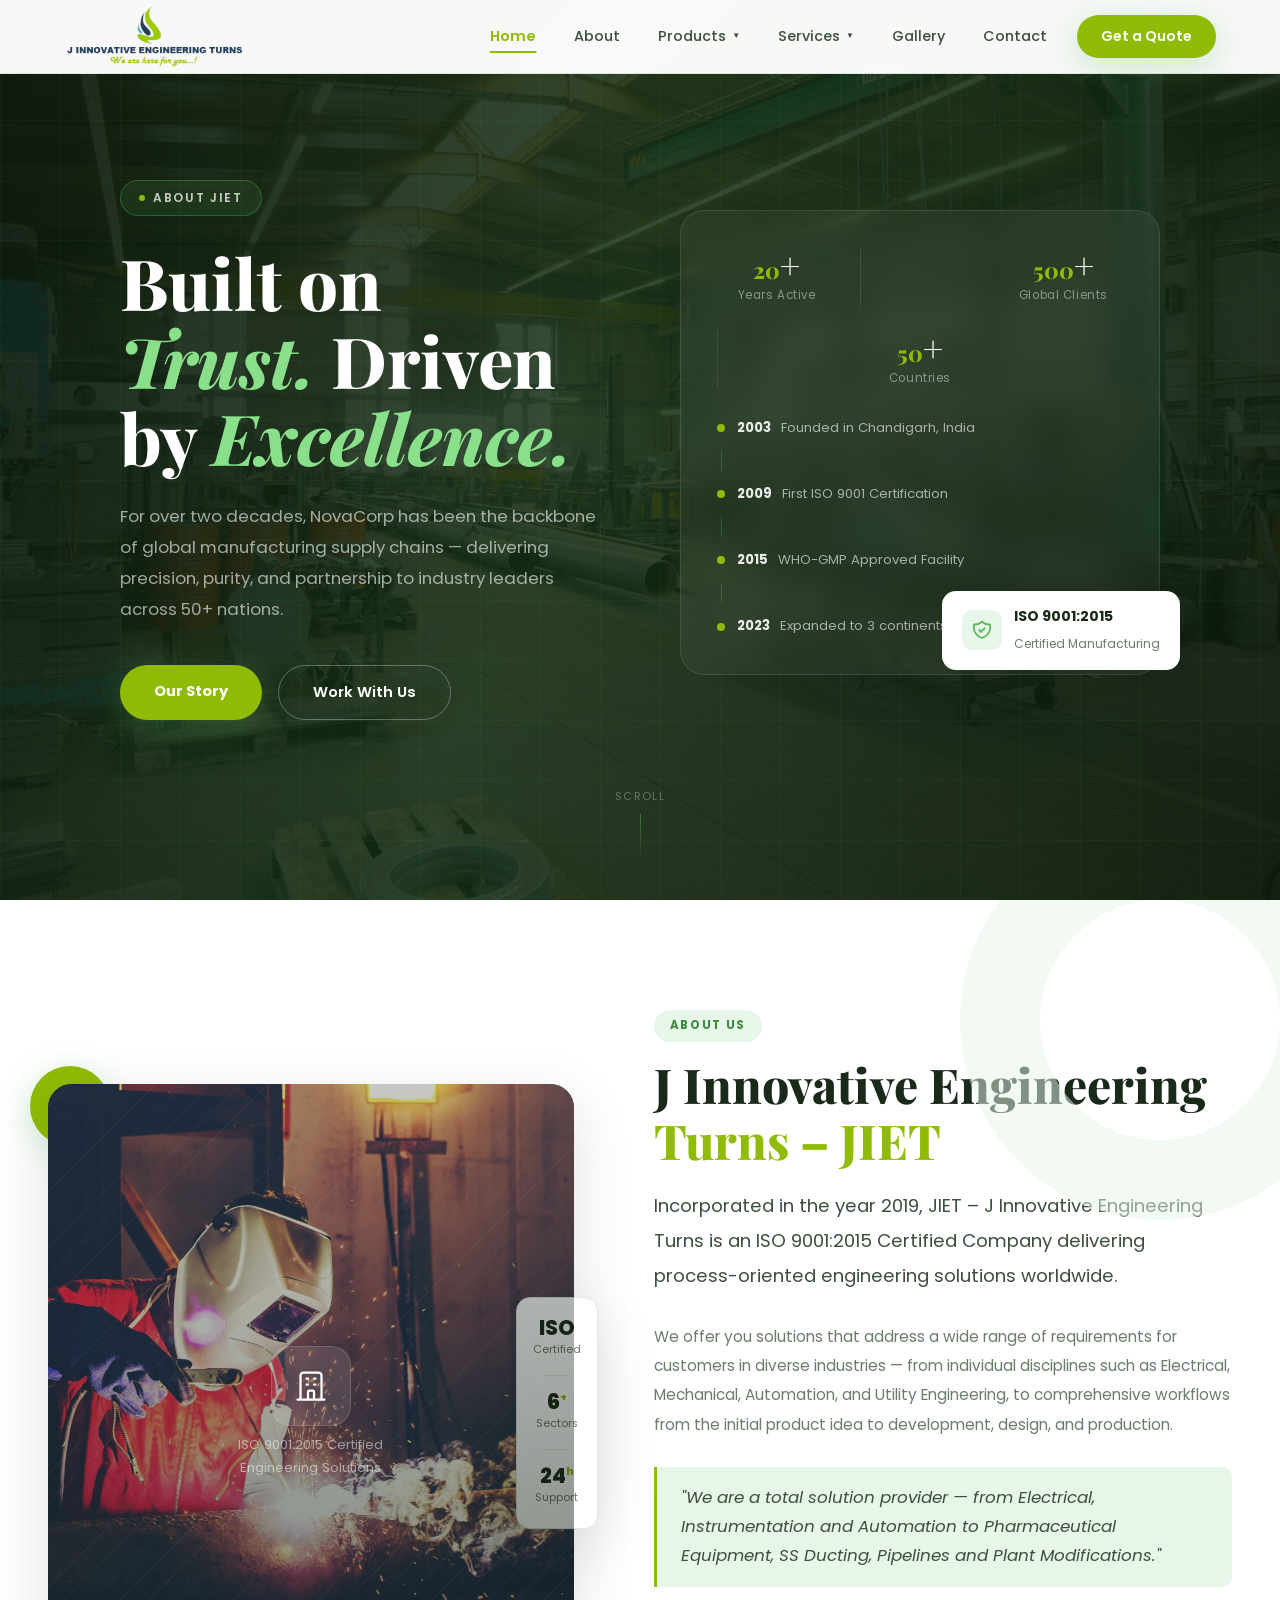
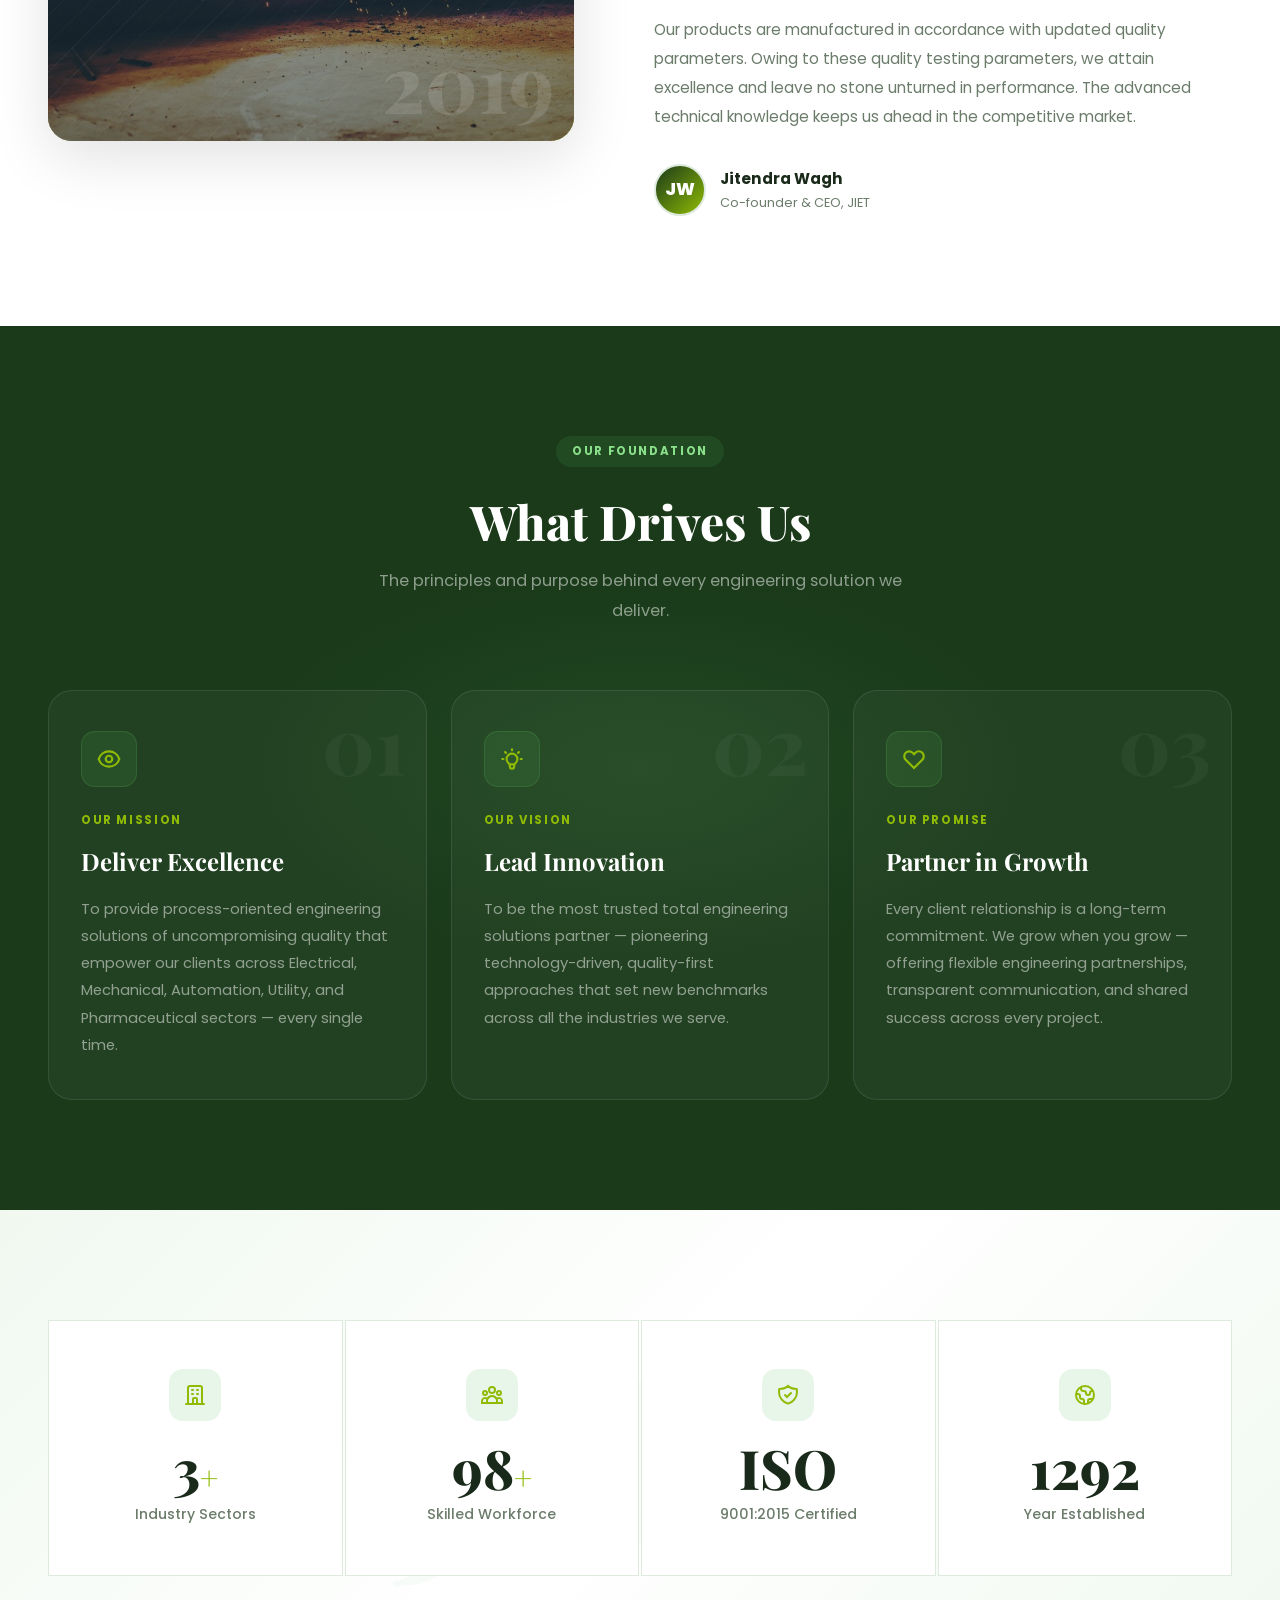
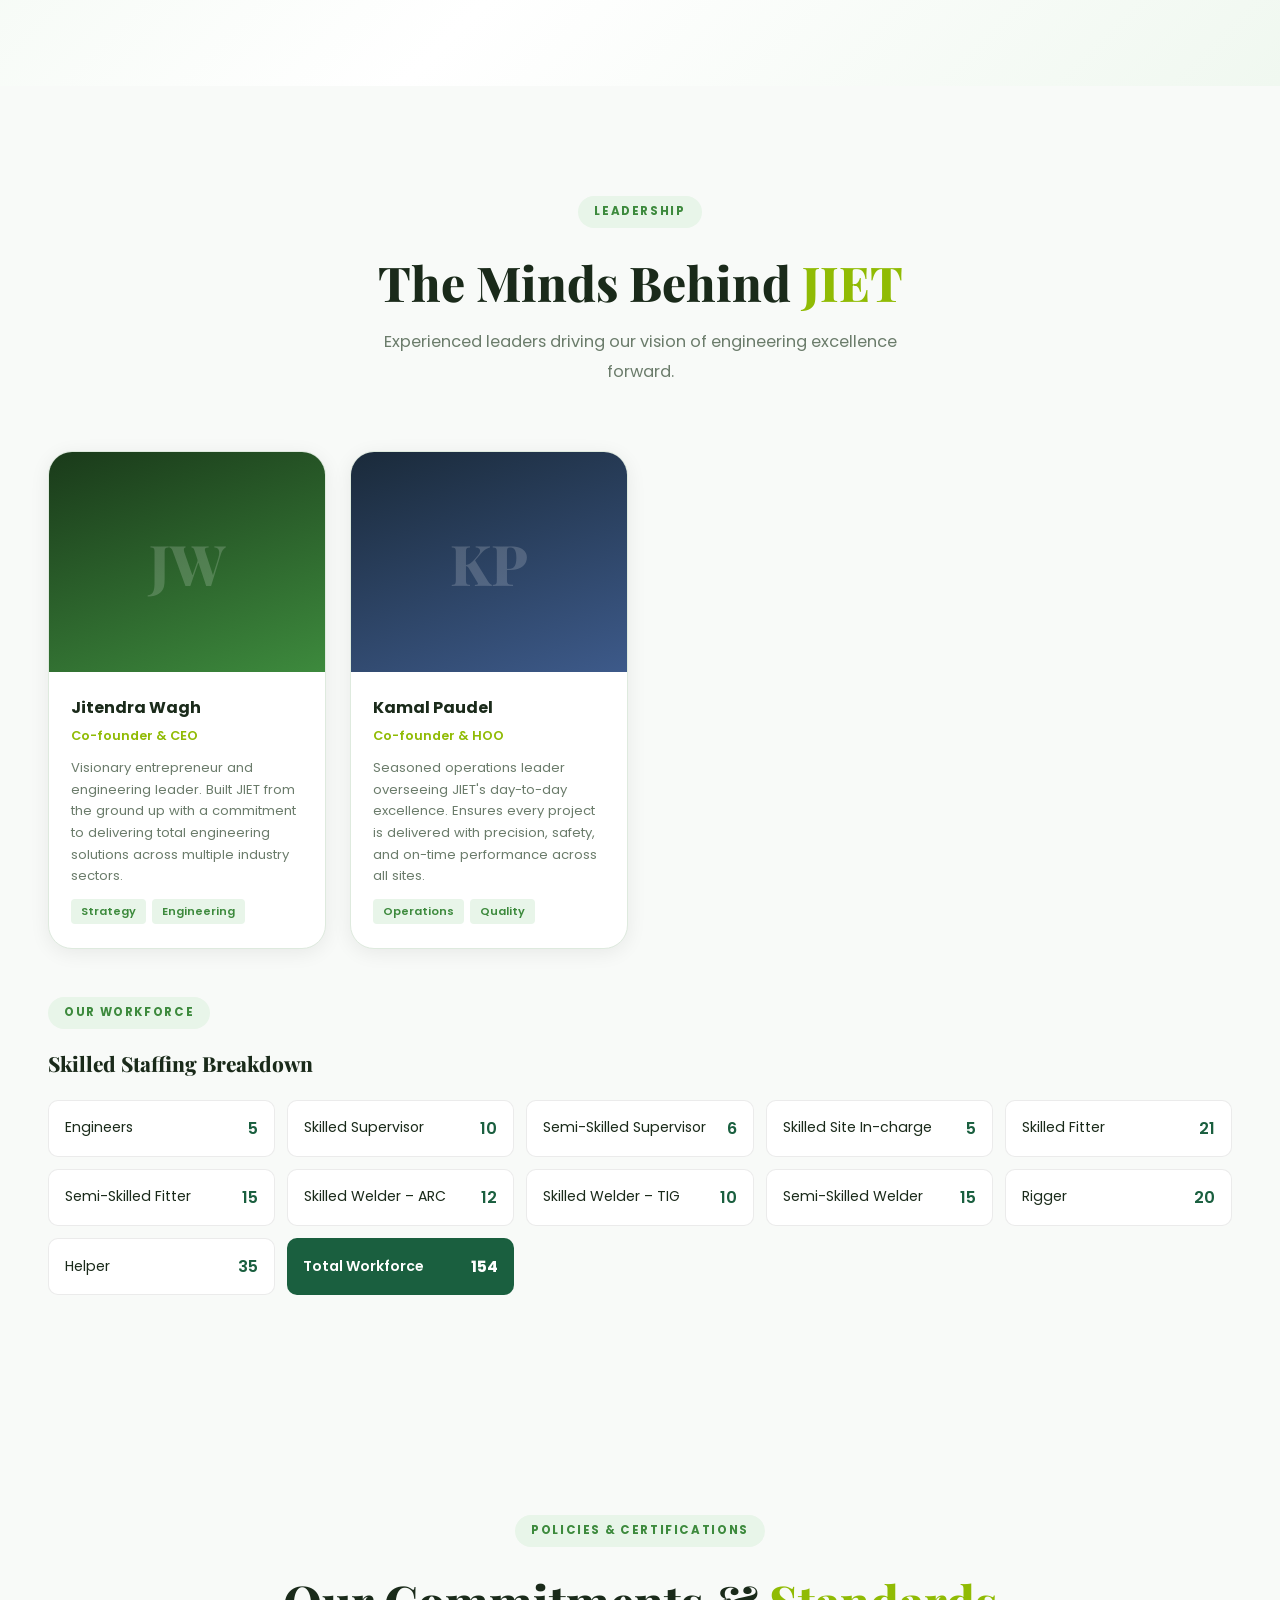
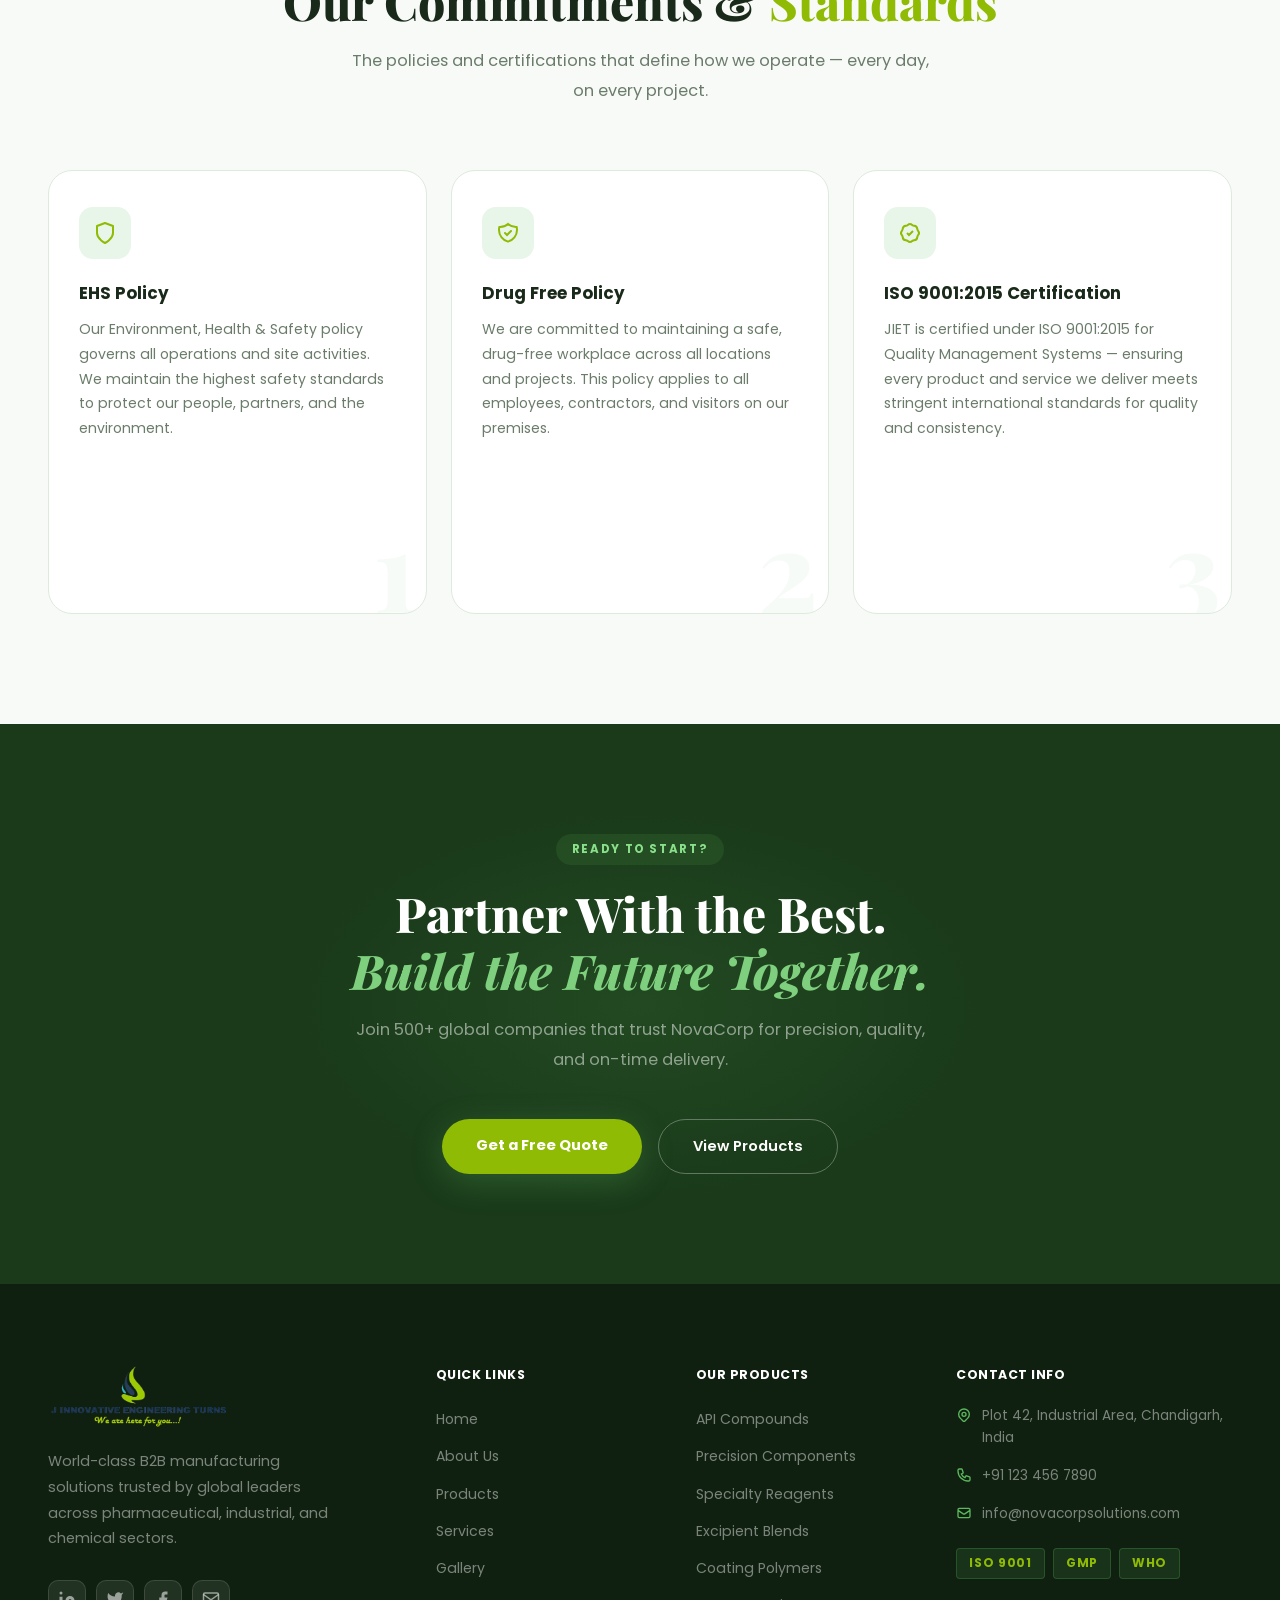
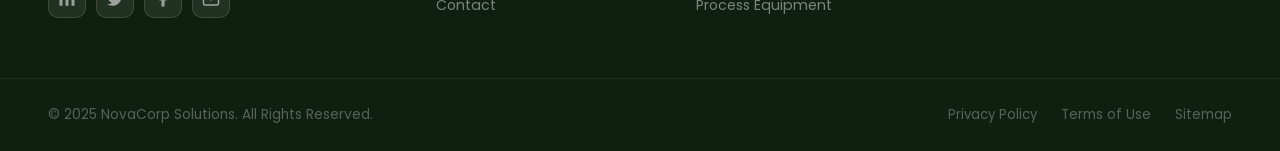
==== commit 724427be: "first commit2" ====
--- a/about.html
+++ b/about.html
@@ -74,10 +74,10 @@
         <span class="logo-text" style="padding: 9%;"><img src="jietlogo.png" alt="jiet Logo" width="250"></span>
       </a>
       <ul class="nav-links" id="navLinks">
-        <li><a href="/home.html" class="nav-link active">Home</a></li>
-        <li><a href="/about.html" class="nav-link">About</a></li>
+        <li><a href="home.html" class="nav-link active">Home</a></li>
+        <li><a href="about.html" class="nav-link">About</a></li>
         <li class="nav-dropdown">
-          <a href="/products.html" class="nav-link dropdown-toggle">Products</a>
+          <a href="products.html" class="nav-link dropdown-toggle">Products</a>
           <div class="dropdown-menu">
             <a href="#products" class="dropdown-item">Pharma Products</a>
             <a href="#products" class="dropdown-item">Industrial Components</a>
